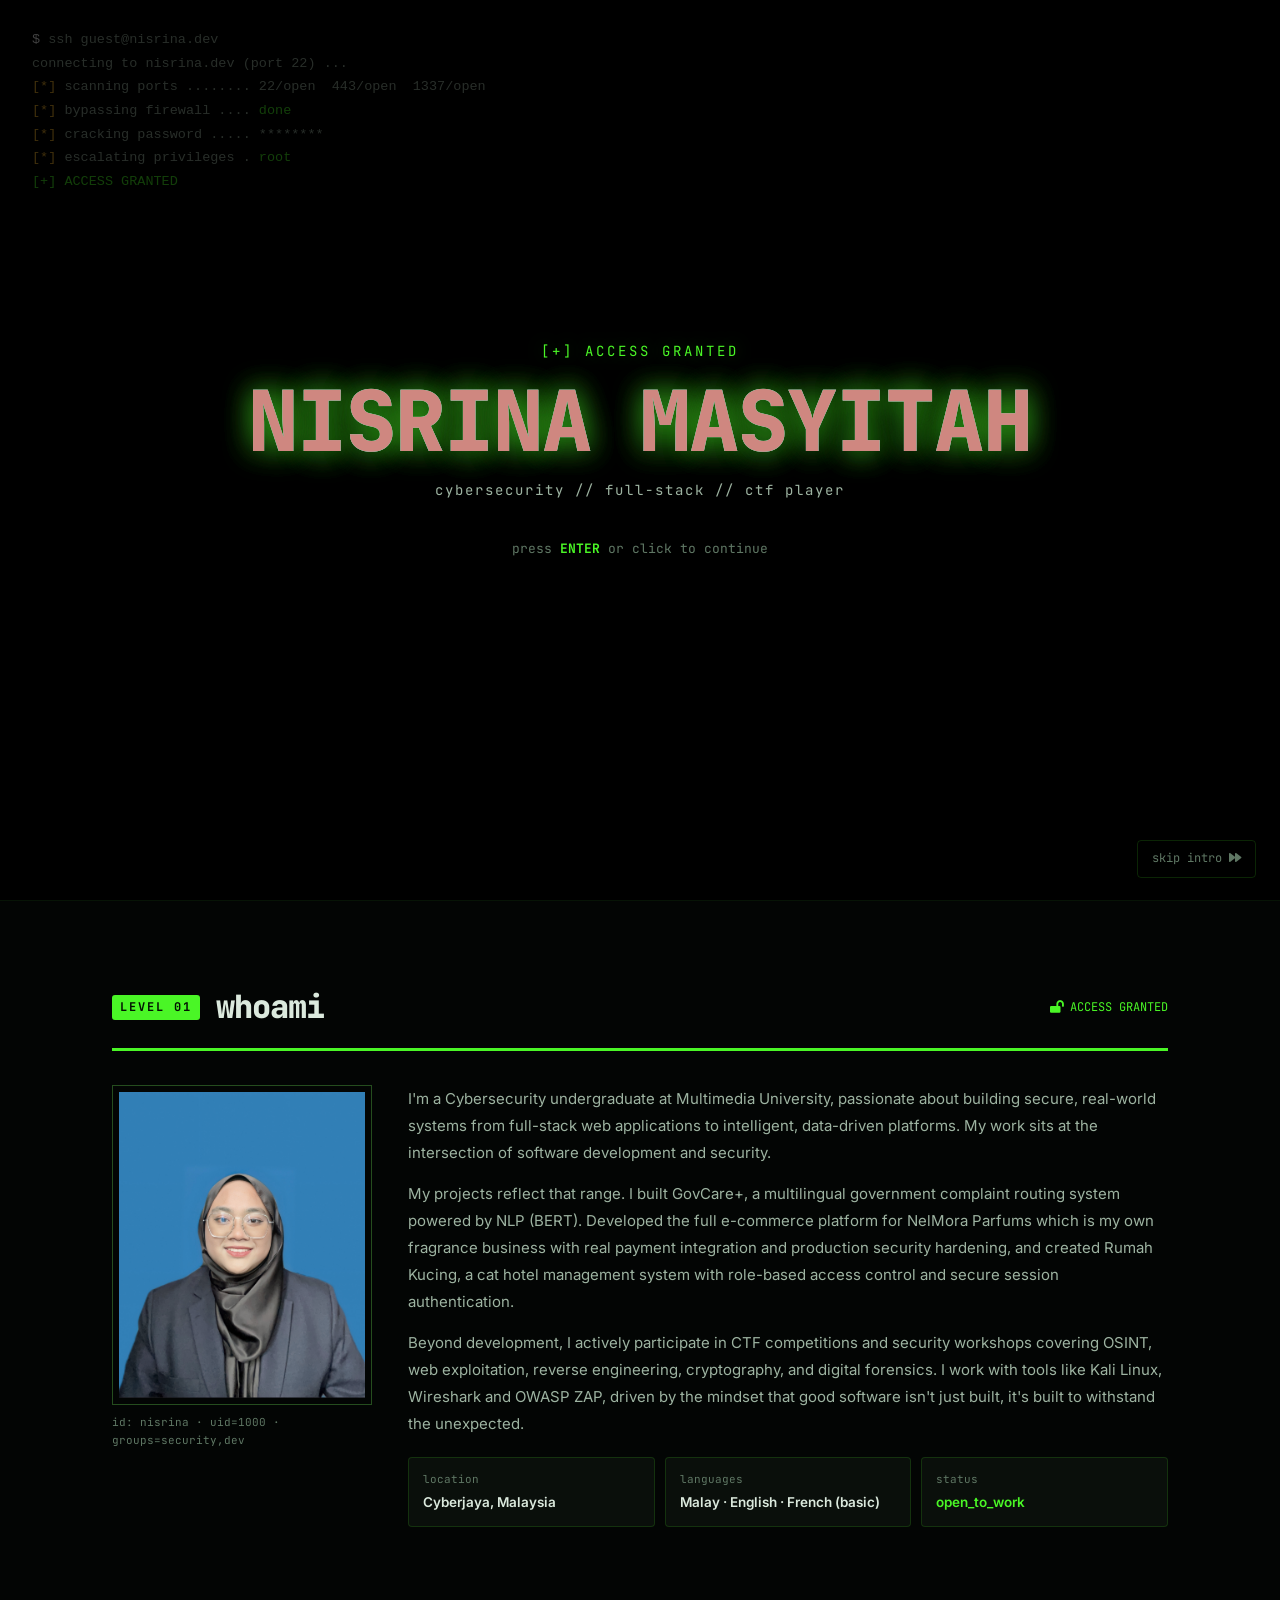
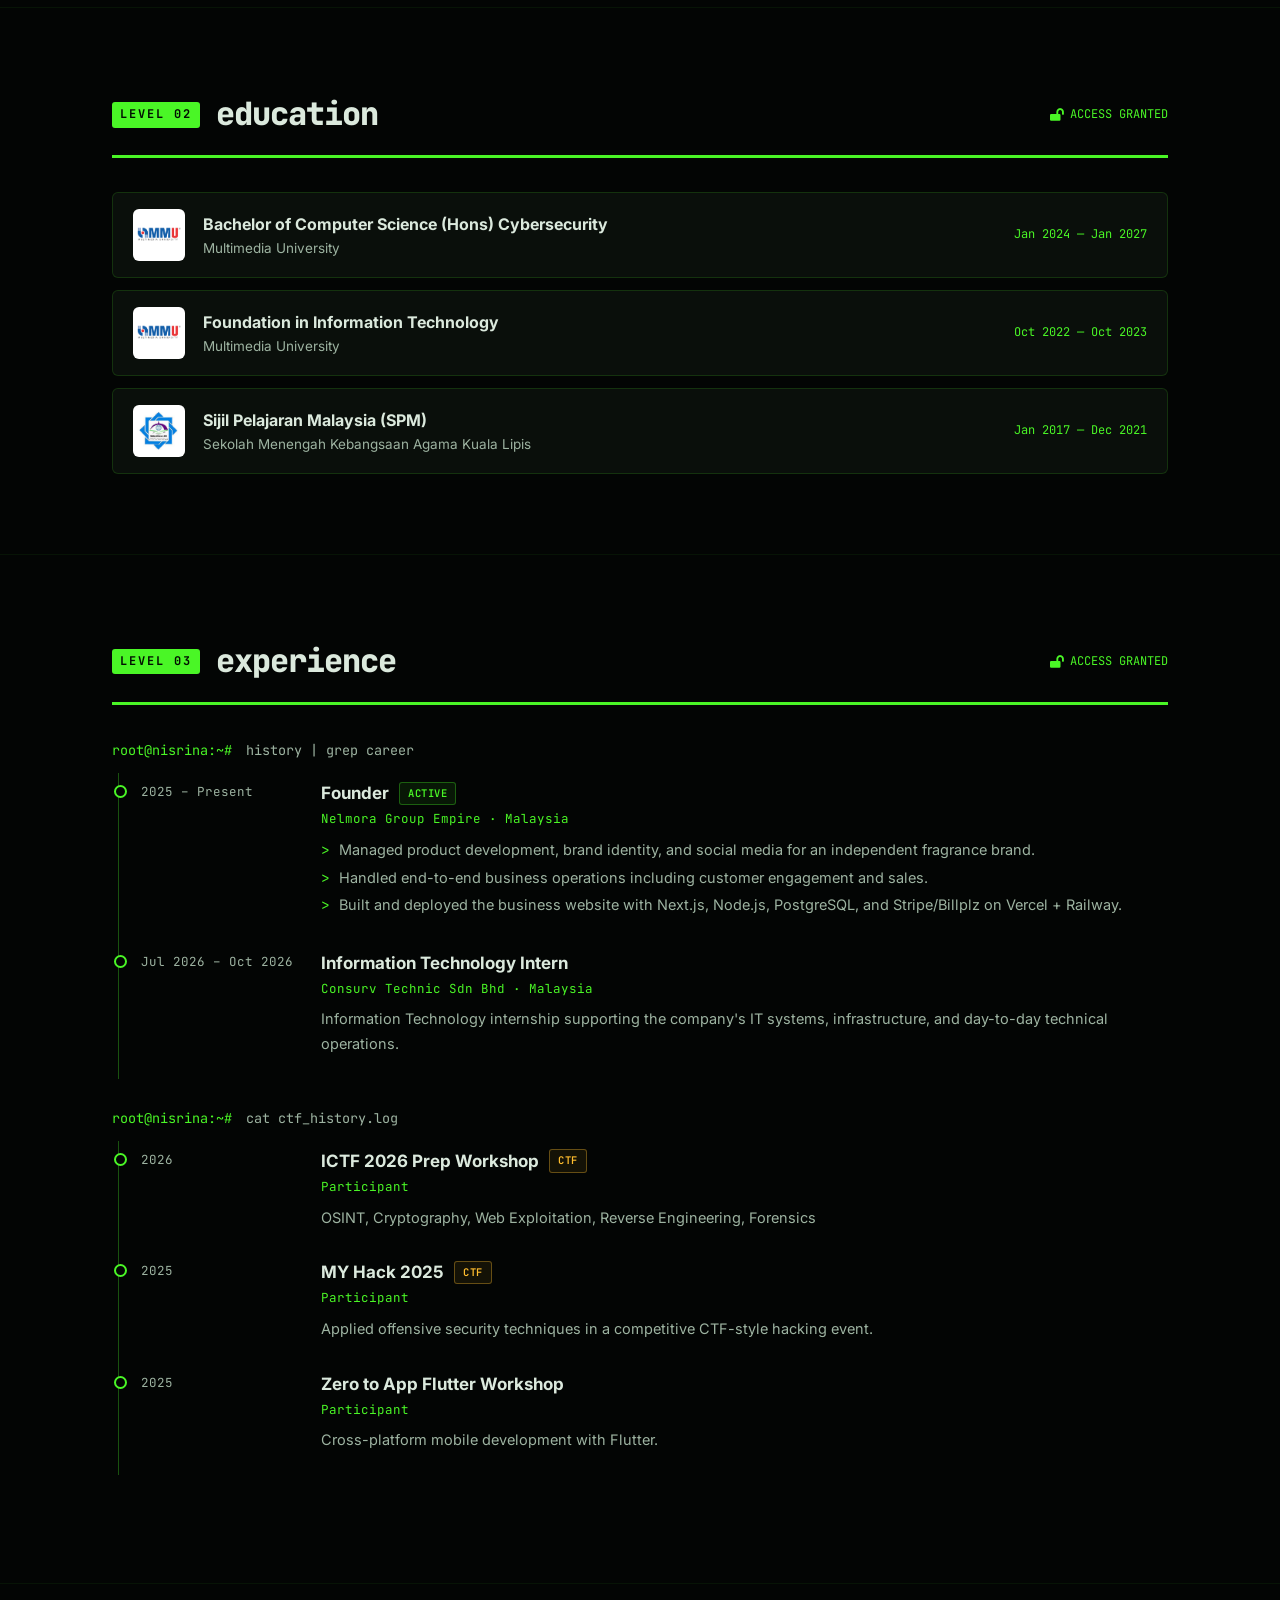
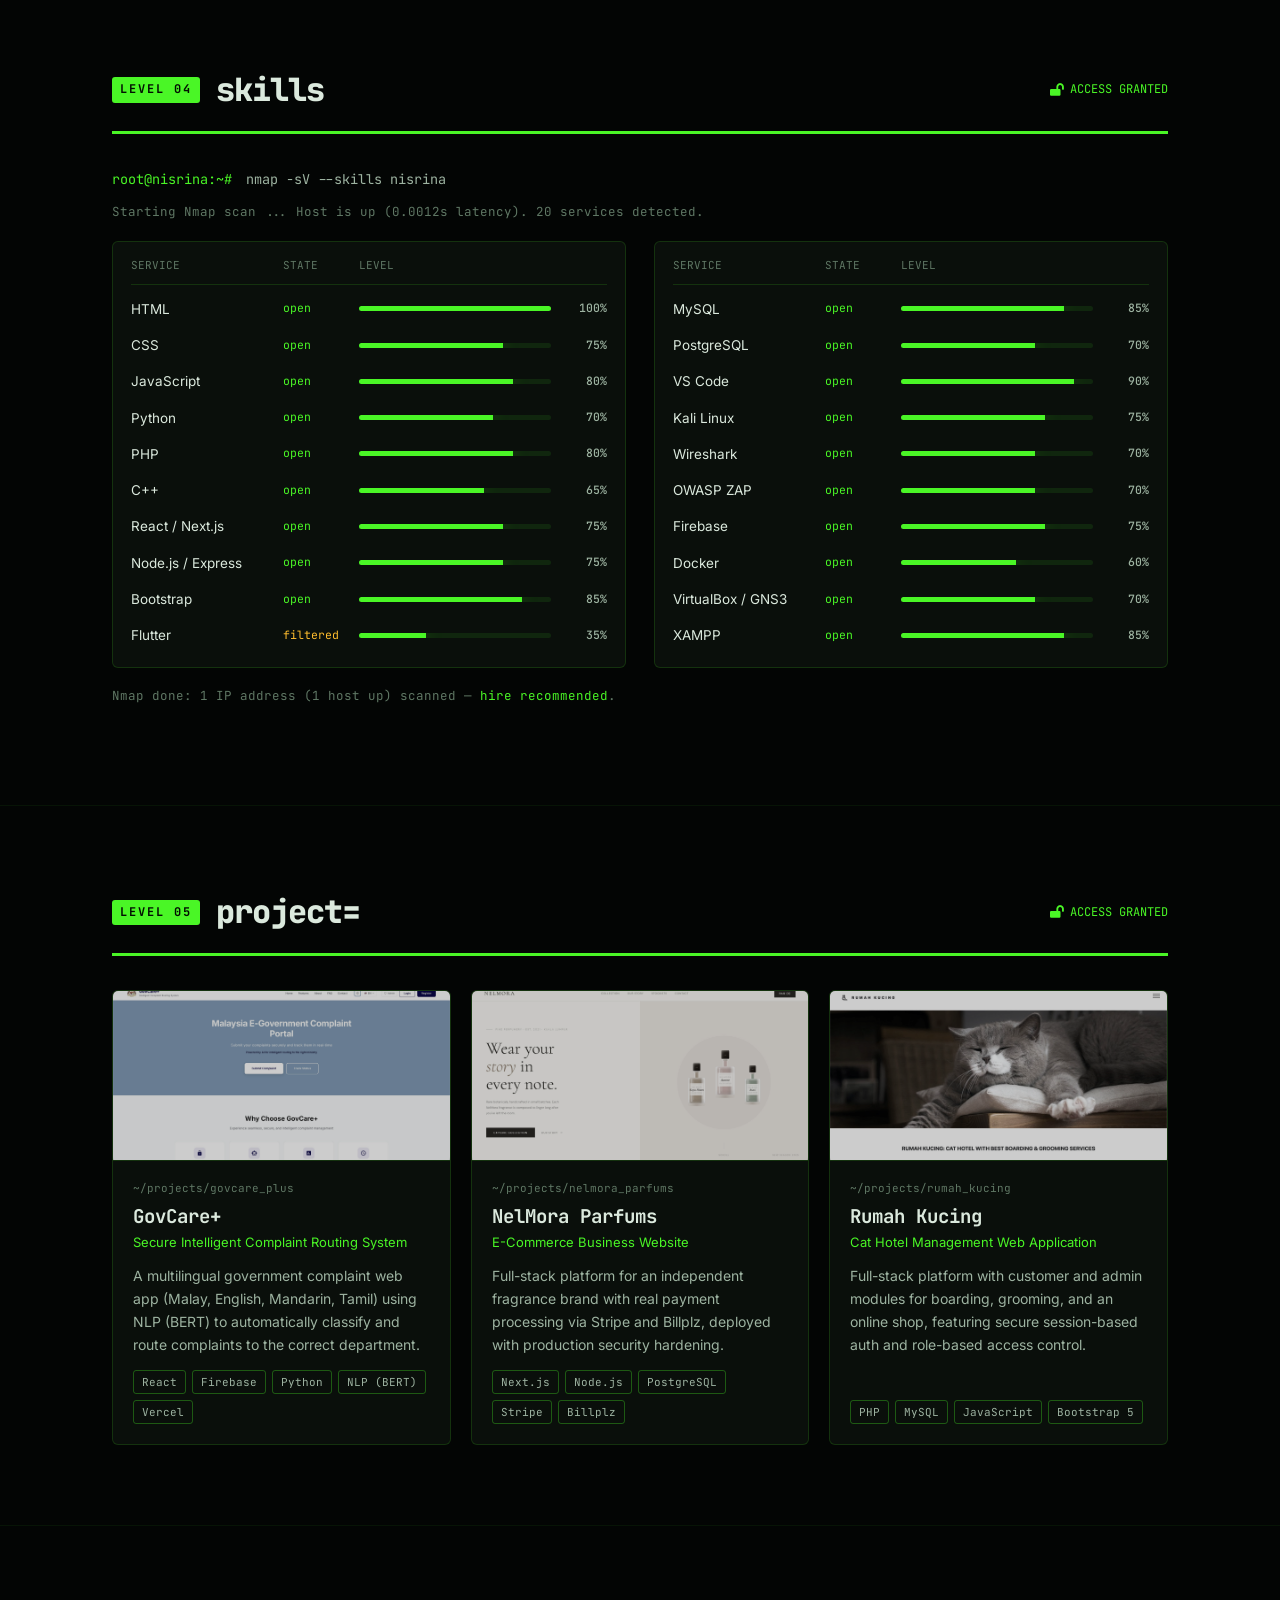
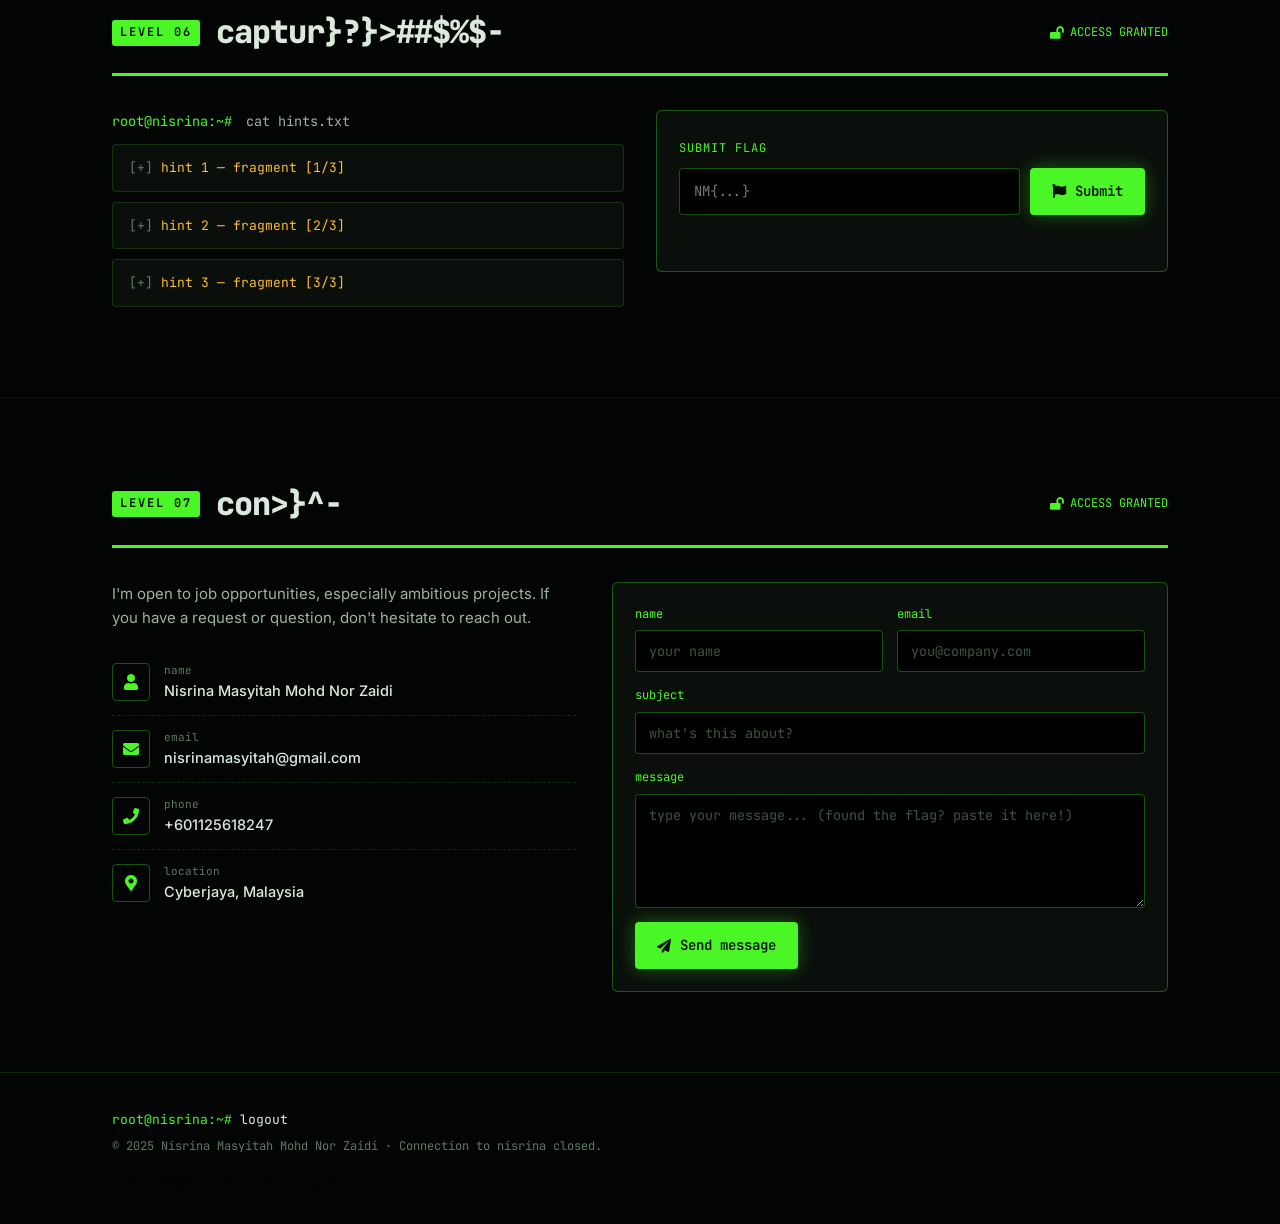
==== ctf.html @ f1f684bd "Add CTF hacker challenge design" ====
<!DOCTYPE html>
<html lang="en">
<head>
    <meta charset="UTF-8">
    <meta name="viewport" content="width=device-width, initial-scale=1.0">
    <title>Nisrina Masyitah — Capture the Flag</title>
    <meta name="description" content="Nisrina Masyitah — Cybersecurity & Full-Stack Developer. Find the hidden flag.">
    <link rel="stylesheet" href="https://cdnjs.cloudflare.com/ajax/libs/font-awesome/5.15.3/css/all.min.css"/>
    <link rel="stylesheet" href="ctf.css">
    <link rel="icon" href="image/N.ico">
</head>
<body>

<!--
    ┌──────────────────────────────────────────┐
    │  nice, you checked the source.           │
    │  flag fragment [1/3]:  NM{s3cur3_        │
    └──────────────────────────────────────────┘
-->

<!-- ─── breach intro ─────────────────────────── -->
<div id="intro" aria-hidden="true">
    <pre id="intro-log"></pre>
    <div id="intro-title">
        <p class="it-small">[+] ACCESS GRANTED</p>
        <h1 class="glitch" data-text="NISRINA MASYITAH">NISRINA MASYITAH</h1>
        <p class="it-sub">cybersecurity // full-stack // ctf player</p>
        <p class="it-enter">press <b>ENTER</b> or click to continue</p>
    </div>
    <button class="skip" id="skip">skip intro <i class="fas fa-forward"></i></button>
</div>

<div class="scanlines" aria-hidden="true"></div>

<!-- ─── header ───────────────────────────────── -->
<header class="hdr">
    <div class="wrap hdr-in">
        <a href="#top" class="logo">root@nisrina<span>:~#</span><i class="cur">_</i></a>
        <nav class="nav" id="nav">
            <a href="#about">About</a>
            <a href="#experience">Experience</a>
            <a href="#skills">Skills</a>
            <a href="#projects">Projects</a>
            <a href="#flag">CTF</a>
            <a href="#contact">Contact</a>
        </nav>
        <div class="hdr-right">
            <span class="flag-count" id="flag-count"><i class="fas fa-flag"></i> 0/1</span>
            <button class="burger" id="burger" aria-label="Menu"><i class="fas fa-bars"></i></button>
        </div>
    </div>
    <div class="progress"><i id="progress"></i></div>
</header>

<main id="top">

<!-- ─── hero ─────────────────────────────────── -->
<section class="hero">
    <canvas id="rain" aria-hidden="true"></canvas>
    <div class="wrap hero-grid">
        <div>
            <p class="prompt"><span>root@nisrina:~#</span> cat welcome.txt</p>
            <h1 class="hero-name"><span class="glitch" data-text="Nisrina Masyitah">Nisrina Masyitah</span><span class="g">Mohd Nor Zaidi</span></h1>
            <p class="hero-role">&gt; <span id="role"></span><i class="cur">█</i></p>
            <p class="hero-lead">Cybersecurity undergraduate at Multimedia University. I build secure full-stack apps and break things in CTFs.</p>
            <div class="btns">
                <a href="#contact" class="btn btn-p"><i class="fas fa-paper-plane"></i> Hire me</a>
                <a href="cvNM.pdf" target="_blank" class="btn btn-g"><i class="fas fa-download"></i> Download CV</a>
            </div>
            <div class="socials">
                <a href="https://github.com/nisrinamasyitah" target="_blank" aria-label="GitHub"><i class="fab fa-github"></i></a>
                <a href="https://www.linkedin.com/in/nisrina-masyitah-bbb125269" target="_blank" aria-label="LinkedIn"><i class="fab fa-linkedin-in"></i></a>
                <a href="https://www.instagram.com/theonlymeci" target="_blank" aria-label="Instagram"><i class="fab fa-instagram"></i></a>
                <a href="https://mail.google.com/mail/?view=cm&to=nisrinamasyitah@gmail.com" target="_blank" aria-label="Email"><i class="fas fa-envelope"></i></a>
            </div>
        </div>
        <aside class="brief">
            <div class="brief-head"><i class="fas fa-crosshairs"></i> MISSION BRIEF</div>
            <div class="brief-body">
                <p>A flag in the format <code>NM{...}</code> is hidden on this page, split into <b>3 fragments</b>.</p>
                <p>Scroll to unlock each level, collect the fragments, then submit the full flag at <a href="#flag">Level 06</a>.</p>
                <p class="brief-diff">difficulty: <span>★★☆☆☆</span> &nbsp;·&nbsp; reward: bragging rights</p>
            </div>
        </aside>
    </div>
    <a href="#about" class="scroll-hint">scroll to begin <i class="fas fa-chevron-down"></i></a>
</section>

<!-- ─── level 01: about ──────────────────────── -->
<section class="level" id="about">
    <div class="wrap">
        <div class="lvl-head">
            <span class="lvl-no">LEVEL 01</span>
            <h2 data-decrypt>whoami</h2>
            <span class="lvl-state"><i class="fas fa-lock"></i> <em>LOCKED</em></span>
        </div>
        <div class="lvl-bar"><i></i></div>
        <div class="lvl-body about">
            <div class="ab-photo">
                <img src="image/m.JPG" alt="Nisrina Masyitah">
                <span class="tagline">id: nisrina · uid=1000 · groups=security,dev</span>
            </div>
            <div class="ab-text">
                <p>I'm a Cybersecurity undergraduate at Multimedia University, passionate about building secure, real-world systems from full-stack web applications to intelligent, data-driven platforms. My work sits at the intersection of software development and security.</p>
                <p>My projects reflect that range. I built GovCare+, a multilingual government complaint routing system powered by NLP (BERT). Developed the full e-commerce platform for NelMora Parfums which is my own fragrance business with real payment integration and production security hardening, and created Rumah Kucing, a cat hotel management system with role-based access control and secure session authentication.</p>
                <p>Beyond development, I actively participate in CTF competitions and security workshops covering OSINT, web exploitation, reverse engineering, cryptography, and digital forensics. I work with tools like Kali Linux, Wireshark and OWASP ZAP, driven by the mindset that good software isn't just built, it's built to withstand the unexpected.</p>
                <div class="facts">
                    <div><span>location</span><b>Cyberjaya, Malaysia</b></div>
                    <div><span>languages</span><b>Malay · English · French (basic)</b></div>
                    <div><span>status</span><b class="g">open_to_work</b></div>
                </div>
            </div>
        </div>
    </div>
</section>

<!-- ─── level 02: education ──────────────────── -->
<section class="level" id="education">
    <div class="wrap">
        <div class="lvl-head">
            <span class="lvl-no">LEVEL 02</span>
            <h2 data-decrypt>education</h2>
            <span class="lvl-state"><i class="fas fa-lock"></i> <em>LOCKED</em></span>
        </div>
        <div class="lvl-bar"><i></i></div>
        <div class="lvl-body edu">
            <div class="card">
                <img src="image/mmu.png" alt="">
                <div><h3>Bachelor of Computer Science (Hons) Cybersecurity</h3><p>Multimedia University</p></div>
                <span class="date">Jan 2024 — Jan 2027</span>
            </div>
            <div class="card">
                <img src="image/mmu.png" alt="">
                <div><h3>Foundation in Information Technology</h3><p>Multimedia University</p></div>
                <span class="date">Oct 2022 — Oct 2023</span>
            </div>
            <div class="card">
                <img src="image/semekal.jpeg" alt="">
                <div><h3>Sijil Pelajaran Malaysia (SPM)</h3><p>Sekolah Menengah Kebangsaan Agama Kuala Lipis</p></div>
                <span class="date">Jan 2017 — Dec 2021</span>
            </div>
        </div>
    </div>
</section>

<!-- ─── level 03: experience ─────────────────── -->
<section class="level" id="experience">
    <div class="wrap">
        <div class="lvl-head">
            <span class="lvl-no">LEVEL 03</span>
            <h2 data-decrypt>experience</h2>
            <span class="lvl-state"><i class="fas fa-lock"></i> <em>LOCKED</em></span>
        </div>
        <div class="lvl-bar"><i></i></div>
        <div class="lvl-body">
            <p class="cmd"><span>root@nisrina:~#</span> history | grep career</p>
            <div class="xp">
                <div class="xp-row">
                    <span class="xp-date">2025 – Present</span>
                    <div>
                        <h3>Founder <span class="pill g">active</span></h3>
                        <p class="xp-org">Nelmora Group Empire · Malaysia</p>
                        <ul>
                            <li>Managed product development, brand identity, and social media for an independent fragrance brand.</li>
                            <li>Handled end-to-end business operations including customer engagement and sales.</li>
                            <li>Built and deployed the business website with Next.js, Node.js, PostgreSQL, and Stripe/Billplz on Vercel + Railway.</li>
                        </ul>
                    </div>
                </div>
                <div class="xp-row">
                    <span class="xp-date">Jul 2026 – Oct 2026</span>
                    <div>
                        <h3>Information Technology Intern</h3>
                        <p class="xp-org">Consurv Technic Sdn Bhd · Malaysia</p>
                        <p>Information Technology internship supporting the company's IT systems, infrastructure, and day-to-day technical operations.</p>
                    </div>
                </div>
            </div>
            <p class="cmd"><span>root@nisrina:~#</span> cat ctf_history.log</p>
            <div class="xp">
                <div class="xp-row">
                    <span class="xp-date">2026</span>
                    <div><h3>ICTF 2026 Prep Workshop <span class="pill y">ctf</span></h3><p class="xp-org">Participant</p><p>OSINT, Cryptography, Web Exploitation, Reverse Engineering, Forensics</p></div>
                </div>
                <div class="xp-row">
                    <span class="xp-date">2025</span>
                    <div><h3>MY Hack 2025 <span class="pill y">ctf</span></h3><p class="xp-org">Participant</p><p>Applied offensive security techniques in a competitive CTF-style hacking event.</p></div>
                </div>
                <div class="xp-row">
                    <span class="xp-date">2025</span>
                    <div><h3>Zero to App Flutter Workshop</h3><p class="xp-org">Participant</p><p>Cross-platform mobile development with Flutter.</p></div>
                </div>
            </div>
        </div>
    </div>
</section>

<!-- ─── level 04: skills (nmap style) ────────── -->
<section class="level" id="skills">
    <div class="wrap">
        <div class="lvl-head">
            <span class="lvl-no">LEVEL 04</span>
            <h2 data-decrypt>skills</h2>
            <span class="lvl-state"><i class="fas fa-lock"></i> <em>LOCKED</em></span>
        </div>
        <div class="lvl-bar"><i></i></div>
        <div class="lvl-body">
            <p class="cmd"><span>root@nisrina:~#</span> nmap -sV --skills nisrina</p>
            <p class="nmap-note">Starting Nmap scan ... Host is up (0.0012s latency). 20 services detected.</p>
            <div class="scan">
                <div class="scan-col">
                    <div class="scan-head"><span>SERVICE</span><span>STATE</span><span>LEVEL</span></div>
                    <div class="sk" data-v="100"><span>HTML</span><em>open</em><i><s></s></i><b>100%</b></div>
                    <div class="sk" data-v="75"><span>CSS</span><em>open</em><i><s></s></i><b>75%</b></div>
                    <div class="sk" data-v="80"><span>JavaScript</span><em>open</em><i><s></s></i><b>80%</b></div>
                    <div class="sk" data-v="70"><span>Python</span><em>open</em><i><s></s></i><b>70%</b></div>
                    <div class="sk" data-v="80"><span>PHP</span><em>open</em><i><s></s></i><b>80%</b></div>
                    <div class="sk" data-v="65"><span>C++</span><em>open</em><i><s></s></i><b>65%</b></div>
                    <div class="sk" data-v="75"><span>React / Next.js</span><em>open</em><i><s></s></i><b>75%</b></div>
                    <div class="sk" data-v="75"><span>Node.js / Express</span><em>open</em><i><s></s></i><b>75%</b></div>
                    <div class="sk" data-v="85"><span>Bootstrap</span><em>open</em><i><s></s></i><b>85%</b></div>
                    <div class="sk" data-v="35"><span>Flutter</span><em class="f">filtered</em><i><s></s></i><b>35%</b></div>
                </div>
                <div class="scan-col">
                    <div class="scan-head"><span>SERVICE</span><span>STATE</span><span>LEVEL</span></div>
                    <div class="sk" data-v="85"><span>MySQL</span><em>open</em><i><s></s></i><b>85%</b></div>
                    <div class="sk" data-v="70"><span>PostgreSQL</span><em>open</em><i><s></s></i><b>70%</b></div>
                    <div class="sk" data-v="90"><span>VS Code</span><em>open</em><i><s></s></i><b>90%</b></div>
                    <div class="sk" data-v="75"><span>Kali Linux</span><em>open</em><i><s></s></i><b>75%</b></div>
                    <div class="sk" data-v="70"><span>Wireshark</span><em>open</em><i><s></s></i><b>70%</b></div>
                    <div class="sk" data-v="70"><span>OWASP ZAP</span><em>open</em><i><s></s></i><b>70%</b></div>
                    <div class="sk" data-v="75"><span>Firebase</span><em>open</em><i><s></s></i><b>75%</b></div>
                    <div class="sk" data-v="60"><span>Docker</span><em>open</em><i><s></s></i><b>60%</b></div>
                    <div class="sk" data-v="70"><span>VirtualBox / GNS3</span><em>open</em><i><s></s></i><b>70%</b></div>
                    <div class="sk" data-v="85"><span>XAMPP</span><em>open</em><i><s></s></i><b>85%</b></div>
                </div>
            </div>
            <p class="nmap-note">Nmap done: 1 IP address (1 host up) scanned — <span class="g">hire recommended</span>.</p>
        </div>
    </div>
</section>

<!-- ─── level 05: projects ───────────────────── -->
<section class="level" id="projects">
    <div class="wrap">
        <div class="lvl-head">
            <span class="lvl-no">LEVEL 05</span>
            <h2 data-decrypt>projects</h2>
            <span class="lvl-state"><i class="fas fa-lock"></i> <em>LOCKED</em></span>
        </div>
        <div class="lvl-bar"><i></i></div>
        <div class="lvl-body projects">
            <article class="proj">
                <div class="pj-img"><img src="image/govcarepluss.jpg" alt="GovCare+ screenshot"></div>
                <div class="pj-body">
                    <p class="pj-path">~/projects/govcare_plus</p>
                    <h3>GovCare+</h3>
                    <p class="pj-sub">Secure Intelligent Complaint Routing System</p>
                    <p>A multilingual government complaint web app (Malay, English, Mandarin, Tamil) using NLP (BERT) to automatically classify and route complaints to the correct department.</p>
                    <div class="tags"><span>React</span><span>Firebase</span><span>Python</span><span>NLP (BERT)</span><span>Vercel</span></div>
                </div>
            </article>
            <article class="proj">
                <div class="pj-img"><img src="image/nelmoraparfum.jpg" alt="NelMora Parfums screenshot"></div>
                <div class="pj-body">
                    <p class="pj-path">~/projects/nelmora_parfums</p>
                    <h3>NelMora Parfums</h3>
                    <p class="pj-sub">E-Commerce Business Website</p>
                    <p>Full-stack platform for an independent fragrance brand with real payment processing via Stripe and Billplz, deployed with production security hardening.</p>
                    <div class="tags"><span>Next.js</span><span>Node.js</span><span>PostgreSQL</span><span>Stripe</span><span>Billplz</span></div>
                </div>
            </article>
            <article class="proj">
                <div class="pj-img"><img src="image/rumahkucing.jpg" alt="Rumah Kucing screenshot"></div>
                <div class="pj-body">
                    <p class="pj-path">~/projects/rumah_kucing</p>
                    <h3>Rumah Kucing</h3>
                    <p class="pj-sub">Cat Hotel Management Web Application</p>
                    <p>Full-stack platform with customer and admin modules for boarding, grooming, and an online shop, featuring secure session-based auth and role-based access control.</p>
                    <div class="tags"><span>PHP</span><span>MySQL</span><span>JavaScript</span><span>Bootstrap 5</span></div>
                </div>
            </article>
        </div>
    </div>
</section>

<!-- ─── level 06: capture the flag ───────────── -->
<section class="level" id="flag">
    <div class="wrap">
        <div class="lvl-head">
            <span class="lvl-no">LEVEL 06</span>
            <h2 data-decrypt>capture_the_flag</h2>
            <span class="lvl-state"><i class="fas fa-lock"></i> <em>LOCKED</em></span>
        </div>
        <div class="lvl-bar"><i></i></div>
        <div class="lvl-body ctf">
            <div class="hints">
                <p class="cmd"><span>root@nisrina:~#</span> cat hints.txt</p>
                <details><summary>hint 1 — fragment [1/3]</summary><p>Developers leave notes where users don't look. Try <b>View Page Source</b> (Ctrl/Cmd + U).</p></details>
                <details><summary>hint 2 — fragment [2/3]</summary><p>Some messages are only for those who open the <b>browser console</b> (F12 → Console).</p></details>
                <details><summary>hint 3 — fragment [3/3]</summary><p>Not everything dark is empty. <b>Highlight</b> the blank line at the very bottom of this page.</p></details>
            </div>
            <form class="submit" id="flag-form" autocomplete="off">
                <label for="flag-in">submit flag</label>
                <div class="submit-row">
                    <input id="flag-in" type="text" placeholder="NM{...}" spellcheck="false">
                    <button type="submit" class="btn btn-p"><i class="fas fa-flag"></i> Submit</button>
                </div>
                <p class="result" id="flag-result" role="status"></p>
            </form>
        </div>
    </div>
</section>

<!-- ─── level 07: contact ────────────────────── -->
<section class="level" id="contact">
    <div class="wrap">
        <div class="lvl-head">
            <span class="lvl-no">LEVEL 07</span>
            <h2 data-decrypt>contact</h2>
            <span class="lvl-state"><i class="fas fa-lock"></i> <em>LOCKED</em></span>
        </div>
        <div class="lvl-bar"><i></i></div>
        <div class="lvl-body contact">
            <div>
                <p class="ct-intro">I'm open to job opportunities, especially ambitious projects. If you have a request or question, don't hesitate to reach out.</p>
                <ul class="ct-list">
                    <li><i class="fas fa-user"></i><div><span>name</span><b>Nisrina Masyitah Mohd Nor Zaidi</b></div></li>
                    <li><i class="fas fa-envelope"></i><div><span>email</span><a href="https://mail.google.com/mail/?view=cm&to=nisrinamasyitah@gmail.com" target="_blank">nisrinamasyitah@gmail.com</a></div></li>
                    <li><i class="fas fa-phone"></i><div><span>phone</span><b>+601125618247</b></div></li>
                    <li><i class="fas fa-map-marker-alt"></i><div><span>location</span><b>Cyberjaya, Malaysia</b></div></li>
                </ul>
            </div>
            <form class="form" action="https://formsubmit.co/nisrinamasyitah@gmail.com" method="POST">
                <input type="hidden" name="_subject" value="New message from Portfolio">
                <input type="hidden" name="_captcha" value="false">
                <input type="hidden" name="_template" value="table">
                <input type="hidden" name="_next" value="https://portfolionisrinamasyitah.netlify.app">
                <input type="text" name="_honey" style="display:none">
                <div class="row2">
                    <label>name<input type="text" name="name" placeholder="your name" required></label>
                    <label>email<input type="email" name="email" placeholder="you@company.com" required></label>
                </div>
                <label>subject<input type="text" name="subject" placeholder="what's this about?" required></label>
                <label>message<textarea name="message" rows="5" placeholder="type your message... (found the flag? paste it here!)" required></textarea></label>
                <button type="submit" class="btn btn-p"><i class="fas fa-paper-plane"></i> Send message</button>
            </form>
        </div>
    </div>
</section>

</main>

<footer class="ftr">
    <div class="wrap">
        <p class="ftr-line"><span class="g">root@nisrina:~#</span> logout</p>
        <p class="ftr-copy">&copy; 2025 Nisrina Masyitah Mohd Nor Zaidi · Connection to nisrina closed.</p>
        <p class="secret" title="">flag fragment [3/3]: _w1th_l0v3}</p>
    </div>
</footer>

<script src="ctf.js"></script>
</body>
</html>
---- ctf.css ----
@import url('https://fonts.googleapis.com/css2?family=JetBrains+Mono:wght@400;500;600;700;800&family=Inter:wght@400;500;600;700&display=swap');

:root {
    --bg:     #030504;
    --bg-2:   #070a08;
    --card:   #0a0f0b;
    --line:   rgba(74,246,38,.15);
    --line-2: rgba(74,246,38,.32);
    --text:   #dbe9dd;
    --text-2: #9db3a1;
    --muted:  #5f7764;
    --g:      #4af626;
    --y:      #ffbd2e;
    --r:      #ff5f56;
    --glow:   0 0 18px rgba(74,246,38,.35);
    --mono: 'JetBrains Mono', ui-monospace, Menlo, monospace;
    --sans: 'Inter', system-ui, sans-serif;
}

* { margin: 0; padding: 0; box-sizing: border-box; }
html { scroll-behavior: smooth; scroll-padding-top: 80px; }
body { background: var(--bg); color: var(--text); font-family: var(--sans); line-height: 1.65; -webkit-font-smoothing: antialiased; overflow-x: hidden; }
body.lock { overflow: hidden; }
a { color: inherit; text-decoration: none; }
button { font: inherit; color: inherit; background: none; border: 0; cursor: pointer; }
img { display: block; max-width: 100%; }
::selection { background: var(--g); color: #000; }
::-webkit-scrollbar { width: 6px; }
::-webkit-scrollbar-thumb { background: var(--g); }
.g { color: var(--g); }
.wrap { max-width: 1120px; margin: 0 auto; padding: 0 32px; }
.cur { font-style: normal; color: var(--g); animation: blink 1s steps(1) infinite; }
@keyframes blink { 50% { opacity: 0; } }

.scanlines { position: fixed; inset: 0; z-index: 500; pointer-events: none; background: repeating-linear-gradient(to bottom, rgba(255,255,255,.02) 0 1px, transparent 1px 3px); }

/* ─── intro ──────────────────────────────────── */
#intro {
    position: fixed; inset: 0; z-index: 1000; background: #000;
    font-family: var(--mono); color: var(--g);
    display: flex; align-items: center; justify-content: center;
    transition: opacity .6s, visibility .6s;
}
#intro.gone { opacity: 0; visibility: hidden; }
#intro-log {
    position: absolute; left: 32px; top: 28px; right: 32px;
    font-size: 13.5px; line-height: 1.75; white-space: pre-wrap; color: var(--text-2);
}
#intro-log .g { color: var(--g); } #intro-log .y { color: var(--y); } #intro-log .r { color: var(--r); } #intro-log .w { color: #fff; }
#intro-title { text-align: center; opacity: 0; transform: scale(.96); transition: opacity .4s, transform .4s; padding: 0 16px; }
#intro-title.on { opacity: 1; transform: none; }
.it-small { font-size: 14px; letter-spacing: 3px; margin-bottom: 14px; text-shadow: var(--glow); }
#intro-title h1 { font-size: clamp(34px, 7vw, 84px); font-weight: 800; color: #fff; letter-spacing: -1px; line-height: 1.05; text-shadow: 0 0 30px rgba(74,246,38,.4); }
.it-sub { color: var(--text-2); margin-top: 14px; font-size: 14px; letter-spacing: 2px; }
.it-enter { margin-top: 36px; font-size: 13px; color: var(--muted); animation: blink 1.4s steps(1) infinite; }
.it-enter b { color: var(--g); }
.skip {
    position: absolute; right: 24px; bottom: 22px;
    font-family: var(--mono); font-size: 12px; color: var(--muted);
    border: 1px solid var(--line); padding: 8px 14px; border-radius: 4px;
}
.skip:hover { color: var(--g); border-color: var(--g); }

/* glitch */
.glitch { position: relative; display: inline-block; }
.glitch::before, .glitch::after { content: attr(data-text); position: absolute; inset: 0; opacity: 0; pointer-events: none; }
.glitch::before { color: #0ff; } .glitch::after { color: var(--r); }
.glitch.run::before, .glitch:hover::before { opacity: .75; animation: ga .35s steps(2) infinite; }
.glitch.run::after,  .glitch:hover::after  { opacity: .75; animation: gb .35s steps(2) infinite; }
@keyframes ga { 0% { clip-path: inset(10% 0 60% 0); transform: translate(-3px,-1px); } 50% { clip-path: inset(55% 0 15% 0); transform: translate(3px,1px); } 100% { clip-path: inset(30% 0 40% 0); transform: translate(-2px,0); } }
@keyframes gb { 0% { clip-path: inset(65% 0 5% 0); transform: translate(3px,1px); } 50% { clip-path: inset(5% 0 70% 0); transform: translate(-3px,-1px); } 100% { clip-path: inset(40% 0 30% 0); transform: translate(2px,0); } }

/* ─── header ─────────────────────────────────── */
.hdr { position: fixed; top: 0; left: 0; right: 0; z-index: 100; background: rgba(3,5,4,.88); backdrop-filter: blur(12px); -webkit-backdrop-filter: blur(12px); border-bottom: 1px solid var(--line); }
.hdr-in { display: flex; align-items: center; justify-content: space-between; height: 60px; gap: 16px; }
.logo { font-family: var(--mono); font-weight: 700; color: var(--g); font-size: 16px; white-space: nowrap; }
.logo span { color: var(--text-2); }
.nav { display: flex; gap: 4px; }
.nav a { font-size: 14px; font-weight: 500; color: var(--text-2); padding: 8px 12px; border-radius: 4px; transition: color .2s, background .2s; }
.nav a:hover { color: var(--g); background: rgba(74,246,38,.07); }
.hdr-right { display: flex; align-items: center; gap: 12px; }
.flag-count { font-family: var(--mono); font-size: 12px; color: var(--y); border: 1px solid rgba(255,189,46,.35); padding: 5px 10px; border-radius: 4px; white-space: nowrap; }
.flag-count.won { color: var(--g); border-color: var(--g); box-shadow: var(--glow); }
.burger { display: none; font-size: 20px; color: var(--g); }
.progress { height: 2px; background: transparent; }
.progress i { display: block; height: 100%; width: 0; background: var(--g); box-shadow: var(--glow); }

/* ─── buttons ────────────────────────────────── */
.btn { display: inline-flex; align-items: center; gap: 9px; padding: 12px 22px; border-radius: 4px; font-family: var(--mono); font-size: 14px; font-weight: 600; transition: all .2s; }
.btn-p { background: var(--g); color: #021002; box-shadow: var(--glow); }
.btn-p:hover { background: transparent; color: var(--g); box-shadow: inset 0 0 0 1px var(--g), 0 0 26px rgba(74,246,38,.4); }
.btn-g { border: 1px solid var(--line-2); color: var(--text); }
.btn-g:hover { border-color: var(--g); color: var(--g); }
.socials { display: flex; gap: 8px; }
.socials a { width: 38px; height: 38px; display: flex; align-items: center; justify-content: center; border: 1px solid var(--line-2); border-radius: 4px; color: var(--text-2); transition: all .2s; }
.socials a:hover { color: var(--g); border-color: var(--g); box-shadow: var(--glow); }

/* ─── hero ───────────────────────────────────── */
.hero { min-height: 100vh; display: flex; align-items: center; position: relative; padding: 100px 0 80px; overflow: hidden; }
#rain { position: absolute; inset: 0; width: 100%; height: 100%; opacity: .14; pointer-events: none; }
.hero-grid { display: grid; grid-template-columns: minmax(0, 1.35fr) minmax(0, 1fr); gap: 50px; align-items: center; position: relative; z-index: 1; }
.prompt, .cmd { font-family: var(--mono); font-size: 13.5px; color: var(--text-2); margin-bottom: 12px; }
.prompt span, .cmd span { color: var(--g); margin-right: 6px; }
.hero-name { font-family: var(--mono); font-size: 54px; font-weight: 800; line-height: 1.08; letter-spacing: -2px; margin-bottom: 18px; }
.hero-name > span { display: block; }
.hero-name .g { text-shadow: 0 0 26px rgba(74,246,38,.35); }
.hero-role { font-family: var(--mono); font-size: 18px; color: var(--g); margin-bottom: 14px; min-height: 28px; }
.hero-lead { color: var(--text-2); font-size: 16px; max-width: 520px; margin-bottom: 26px; }
.btns { display: flex; flex-wrap: wrap; gap: 12px; margin-bottom: 22px; }
.brief { border: 1px solid var(--line-2); background: rgba(10,15,11,.9); border-radius: 6px; overflow: hidden; box-shadow: 0 0 40px rgba(74,246,38,.06); }
.brief-head { font-family: var(--mono); font-size: 12px; letter-spacing: 2px; padding: 12px 18px; background: rgba(74,246,38,.08); border-bottom: 1px solid var(--line-2); color: var(--g); }
.brief-head i { margin-right: 6px; }
.brief-body { padding: 18px 20px; font-size: 14.5px; color: var(--text-2); }
.brief-body p { margin-bottom: 10px; }
.brief-body code { font-family: var(--mono); color: var(--g); background: rgba(74,246,38,.08); padding: 1px 6px; border-radius: 3px; }
.brief-body b { color: var(--text); }
.brief-body a { color: var(--g); text-decoration: underline; }
.brief-diff { font-family: var(--mono); font-size: 12px; color: var(--muted); margin: 6px 0 0 !important; }
.brief-diff span { color: var(--y); }
.scroll-hint { position: absolute; bottom: 24px; left: 50%; transform: translateX(-50%); font-family: var(--mono); font-size: 12px; color: var(--muted); display: flex; flex-direction: column; align-items: center; gap: 4px; z-index: 1; }
.scroll-hint i { color: var(--g); animation: bob 1.6s ease-in-out infinite; }
@keyframes bob { 50% { transform: translateY(5px); } }

/* ─── levels ─────────────────────────────────── */
.level { padding: 80px 0; border-top: 1px solid rgba(74,246,38,.06); }
.lvl-head { display: flex; align-items: center; gap: 16px; flex-wrap: wrap; }
.lvl-no { font-family: var(--mono); font-size: 12px; letter-spacing: 2px; color: #021002; background: var(--g); padding: 3px 8px; border-radius: 3px; font-weight: 700; }
.lvl-head h2 { font-family: var(--mono); font-size: 32px; font-weight: 800; letter-spacing: -1px; flex: 1; min-width: 0; }
.lvl-state { font-family: var(--mono); font-size: 12px; color: var(--r); display: inline-flex; align-items: center; gap: 6px; }
.lvl-state em { font-style: normal; }
.level.open .lvl-state { color: var(--g); }
.lvl-bar { height: 3px; background: rgba(74,246,38,.08); margin: 14px 0 34px; overflow: hidden; }
.lvl-bar i { display: block; height: 100%; width: 0; background: var(--g); box-shadow: var(--glow); transition: width .9s ease; }
.level.open .lvl-bar i { width: 100%; }
.lvl-body { opacity: 0; transform: translateY(16px); filter: blur(4px); transition: opacity .6s .5s, transform .6s .5s, filter .6s .5s; }
.level.open .lvl-body { opacity: 1; transform: none; filter: none; }

/* about */
.about { display: grid; grid-template-columns: 260px minmax(0, 1fr); gap: 36px; align-items: start; }
.ab-photo img { width: 100%; height: 320px; object-fit: cover; object-position: center 40%; border: 1px solid var(--line-2); padding: 6px; filter: grayscale(.3); transition: filter .3s; }
.ab-photo:hover img { filter: none; }
.tagline { display: block; font-family: var(--mono); font-size: 11px; color: var(--muted); margin-top: 8px; }
.ab-text p { color: var(--text-2); font-size: 15px; line-height: 1.8; margin-bottom: 14px; }
.facts { display: grid; grid-template-columns: repeat(3, 1fr); gap: 10px; margin-top: 20px; }
.facts div { border: 1px solid var(--line); background: var(--card); padding: 12px 14px; border-radius: 4px; }
.facts span { display: block; font-family: var(--mono); font-size: 11px; color: var(--muted); }
.facts b { font-size: 13.5px; font-weight: 600; }

/* education */
.edu { display: flex; flex-direction: column; gap: 12px; }
.card { display: grid; grid-template-columns: 52px minmax(0, 1fr) auto; gap: 18px; align-items: center; padding: 16px 20px; border: 1px solid var(--line); background: var(--card); border-radius: 6px; transition: border-color .2s; }
.card:hover { border-color: var(--line-2); }
.card img { width: 52px; height: 52px; object-fit: contain; background: #fff; border-radius: 6px; padding: 4px; }
.card h3 { font-size: 16px; font-weight: 700; }
.card p { font-size: 13.5px; color: var(--text-2); }
.date { font-family: var(--mono); font-size: 12px; color: var(--g); white-space: nowrap; }

/* experience */
.xp { border-left: 1px solid var(--line-2); margin: 0 0 28px 6px; }
.xp-row { display: grid; grid-template-columns: 160px minmax(0, 1fr); gap: 20px; padding: 6px 0 22px 22px; position: relative; }
.xp-row::before { content: ''; position: absolute; left: -5px; top: 12px; width: 9px; height: 9px; background: var(--bg); border: 2px solid var(--g); border-radius: 50%; }
.xp-date { font-family: var(--mono); font-size: 12.5px; color: var(--text-2); padding-top: 3px; }
.xp-row h3 { font-size: 17px; font-weight: 700; display: flex; align-items: center; gap: 10px; flex-wrap: wrap; }
.xp-org { font-family: var(--mono); font-size: 12.5px; color: var(--g); margin: 2px 0 8px; }
.xp-row p:not(.xp-org), .xp-row li { color: var(--text-2); font-size: 14.5px; line-height: 1.7; }
.xp-row ul { list-style: none; }
.xp-row li { padding-left: 18px; position: relative; margin-bottom: 3px; }
.xp-row li::before { content: '>'; position: absolute; left: 0; color: var(--g); font-family: var(--mono); }
.pill { font-family: var(--mono); font-size: 10.5px; font-weight: 600; padding: 2px 8px; border-radius: 3px; text-transform: uppercase; letter-spacing: .5px; }
.pill.g { color: var(--g); border: 1px solid var(--line-2); background: rgba(74,246,38,.08); }
.pill.y { color: var(--y); border: 1px solid rgba(255,189,46,.35); background: rgba(255,189,46,.07); }

/* skills — nmap */
.nmap-note { font-family: var(--mono); font-size: 12.5px; color: var(--muted); margin-bottom: 18px; }
.scan { display: grid; grid-template-columns: 1fr 1fr; gap: 28px; margin-bottom: 18px; }
.scan-col { border: 1px solid var(--line); background: var(--card); border-radius: 6px; padding: 14px 18px; }
.scan-head, .sk { display: grid; grid-template-columns: 140px 64px 1fr 44px; gap: 12px; align-items: center; }
.scan-head { font-family: var(--mono); font-size: 11px; color: var(--muted); padding-bottom: 10px; border-bottom: 1px solid var(--line); margin-bottom: 6px; }
.scan-head span:last-child { grid-column: 3 / 5; }
.sk { padding: 7px 0; font-size: 13.5px; }
.sk em { font-style: normal; font-family: var(--mono); font-size: 11.5px; color: var(--g); }
.sk em.f { color: var(--y); }
.sk i { height: 5px; background: rgba(74,246,38,.1); border-radius: 3px; overflow: hidden; }
.sk s { display: block; height: 100%; width: 0; background: var(--g); box-shadow: var(--glow); transition: width 1.1s cubic-bezier(.2,.8,.2,1) .6s; }
.sk b { font-family: var(--mono); font-size: 11.5px; color: var(--text-2); text-align: right; font-weight: 500; }

/* projects */
.projects { display: grid; grid-template-columns: repeat(3, minmax(0, 1fr)); gap: 20px; }
.proj { border: 1px solid var(--line); background: var(--card); border-radius: 6px; overflow: hidden; display: flex; flex-direction: column; transition: border-color .25s, transform .25s, box-shadow .25s; }
.proj:hover { border-color: var(--g); transform: translateY(-5px); box-shadow: 0 0 30px rgba(74,246,38,.1); }
.pj-img { height: 170px; overflow: hidden; border-bottom: 1px solid var(--line); }
.pj-img img { width: 100%; height: 100%; object-fit: cover; filter: grayscale(.5) brightness(.8); transition: filter .3s, transform .4s; }
.proj:hover .pj-img img { filter: none; transform: scale(1.05); }
.pj-body { padding: 18px 20px 20px; display: flex; flex-direction: column; flex: 1; }
.pj-path { font-family: var(--mono); font-size: 11px; color: var(--muted); }
.proj h3 { font-family: var(--mono); font-size: 19px; margin-top: 4px; }
.pj-sub { font-size: 13px; color: var(--g); margin-bottom: 10px; }
.pj-body > p:not(.pj-path):not(.pj-sub) { font-size: 14px; color: var(--text-2); margin-bottom: 14px; flex: 1; }
.tags { display: flex; flex-wrap: wrap; gap: 6px; }
.tags span { font-family: var(--mono); font-size: 11px; color: var(--text-2); border: 1px solid var(--line-2); padding: 2px 8px; border-radius: 3px; }

/* ctf */
.ctf { display: grid; grid-template-columns: minmax(0, 1fr) minmax(0, 1fr); gap: 32px; align-items: start; }
details { border: 1px solid var(--line); background: var(--card); border-radius: 4px; margin-bottom: 10px; }
summary { cursor: pointer; padding: 12px 16px; font-family: var(--mono); font-size: 13px; color: var(--y); list-style: none; }
summary::-webkit-details-marker { display: none; }
summary::before { content: '[+] '; color: var(--muted); }
details[open] summary::before { content: '[-] '; }
details p { padding: 0 16px 14px; font-size: 14px; color: var(--text-2); }
details b { color: var(--text); }
.submit { border: 1px solid var(--line-2); background: var(--card); border-radius: 6px; padding: 22px; }
.submit label { font-family: var(--mono); font-size: 12px; color: var(--g); letter-spacing: 1px; text-transform: uppercase; }
.submit-row { display: flex; gap: 10px; margin-top: 8px; }
.submit input { flex: 1; min-width: 0; background: #000; border: 1px solid var(--line-2); border-radius: 4px; padding: 12px 14px; color: var(--g); font-family: var(--mono); font-size: 14px; outline: none; caret-color: var(--g); }
.submit input:focus { border-color: var(--g); box-shadow: 0 0 0 3px rgba(74,246,38,.12); }
.result { font-family: var(--mono); font-size: 13px; margin-top: 14px; min-height: 20px; white-space: pre-line; }
.result.bad { color: var(--r); }
.result.good { color: var(--g); text-shadow: var(--glow); }
.submit.shake { animation: shake .35s; }
@keyframes shake { 25% { transform: translateX(-6px); } 75% { transform: translateX(6px); } }
.submit.won { border-color: var(--g); box-shadow: 0 0 40px rgba(74,246,38,.2); }

/* contact */
.contact { display: grid; grid-template-columns: minmax(0, 1fr) minmax(0, 1.2fr); gap: 36px; align-items: start; }
.ct-intro { color: var(--text-2); font-size: 15px; margin-bottom: 18px; }
.ct-list { list-style: none; }
.ct-list li { display: flex; align-items: center; gap: 14px; padding: 12px 0; border-bottom: 1px dashed var(--line); }
.ct-list li:last-child { border-bottom: 0; }
.ct-list i { width: 38px; height: 38px; display: flex; align-items: center; justify-content: center; border: 1px solid var(--line-2); border-radius: 4px; color: var(--g); flex-shrink: 0; }
.ct-list div { display: flex; flex-direction: column; min-width: 0; }
.ct-list span { font-family: var(--mono); font-size: 11px; color: var(--muted); }
.ct-list b, .ct-list a { font-size: 14.5px; font-weight: 500; overflow-wrap: anywhere; }
.ct-list a:hover { color: var(--g); }
.form { display: flex; flex-direction: column; gap: 14px; border: 1px solid var(--line-2); background: var(--card); border-radius: 6px; padding: 22px; }
.row2 { display: grid; grid-template-columns: 1fr 1fr; gap: 14px; }
.form label { display: flex; flex-direction: column; gap: 6px; font-family: var(--mono); font-size: 12px; color: var(--g); }
.form input, .form textarea { background: #000; border: 1px solid var(--line-2); border-radius: 4px; padding: 11px 13px; color: var(--text); font-family: var(--mono); font-size: 13.5px; outline: none; resize: vertical; caret-color: var(--g); }
.form input:focus, .form textarea:focus { border-color: var(--g); box-shadow: 0 0 0 3px rgba(74,246,38,.12); }
.form input::placeholder, .form textarea::placeholder { color: #3f5244; }
.form .btn { align-self: flex-start; }

/* footer */
.ftr { border-top: 1px solid var(--line); padding: 36px 0 30px; font-family: var(--mono); font-size: 13px; }
.ftr-line { margin-bottom: 6px; }
.ftr-copy { color: var(--muted); font-size: 12px; }
.secret { color: var(--bg); font-size: 12px; margin-top: 18px; user-select: text; }
.secret::selection { background: var(--g); color: #000; }

/* ─── responsive ─────────────────────────────── */
@media (max-width: 960px) {
    .hero-grid, .ctf, .contact { grid-template-columns: 1fr; }
    .scan { grid-template-columns: 1fr; }
    .projects { grid-template-columns: repeat(2, minmax(0, 1fr)); }
    .hero-name { font-size: 44px; }
}
@media (max-width: 820px) {
    .burger { display: block; }
    .nav { position: absolute; top: 60px; left: 0; right: 0; flex-direction: column; background: rgba(3,5,4,.97); border-bottom: 1px solid var(--line); padding: 8px 16px 14px; display: none; }
    .nav.open { display: flex; }
    .nav a { padding: 12px 8px; font-size: 16px; }
    .about { grid-template-columns: 1fr; }
    .ab-photo { max-width: 320px; }
    .xp-row { grid-template-columns: 1fr; gap: 4px; }
}
@media (max-width: 600px) {
    .wrap { padding: 0 16px; }
    .logo { font-size: 14px; }
    .hero { padding-top: 90px; }
    .hero-name { font-size: 32px; letter-spacing: -1px; }
    .hero-role { font-size: 15px; }
    .btns .btn { flex: 1; justify-content: center; }
    .level { padding: 56px 0; }
    .lvl-head h2 { font-size: 24px; flex-basis: 100%; order: 3; }
    .lvl-head { gap: 10px; }
    .facts { grid-template-columns: 1fr; }
    .card { grid-template-columns: 44px minmax(0, 1fr); }
    .card img { width: 44px; height: 44px; }
    .card .date { grid-column: 2; }
    .scan-head, .sk { grid-template-columns: 1fr 56px 70px 40px; gap: 8px; }
    .projects { grid-template-columns: 1fr; }
    .row2 { grid-template-columns: 1fr; }
    .submit-row { flex-direction: column; }
    .submit-row .btn { justify-content: center; }
    #intro-log { font-size: 11.5px; left: 16px; right: 16px; }
    .scroll-hint { display: none; }
}

@media (prefers-reduced-motion: reduce) {
    *, *::before, *::after { animation: none !important; transition: none !important; }
    .lvl-body { opacity: 1; transform: none; filter: none; }
}
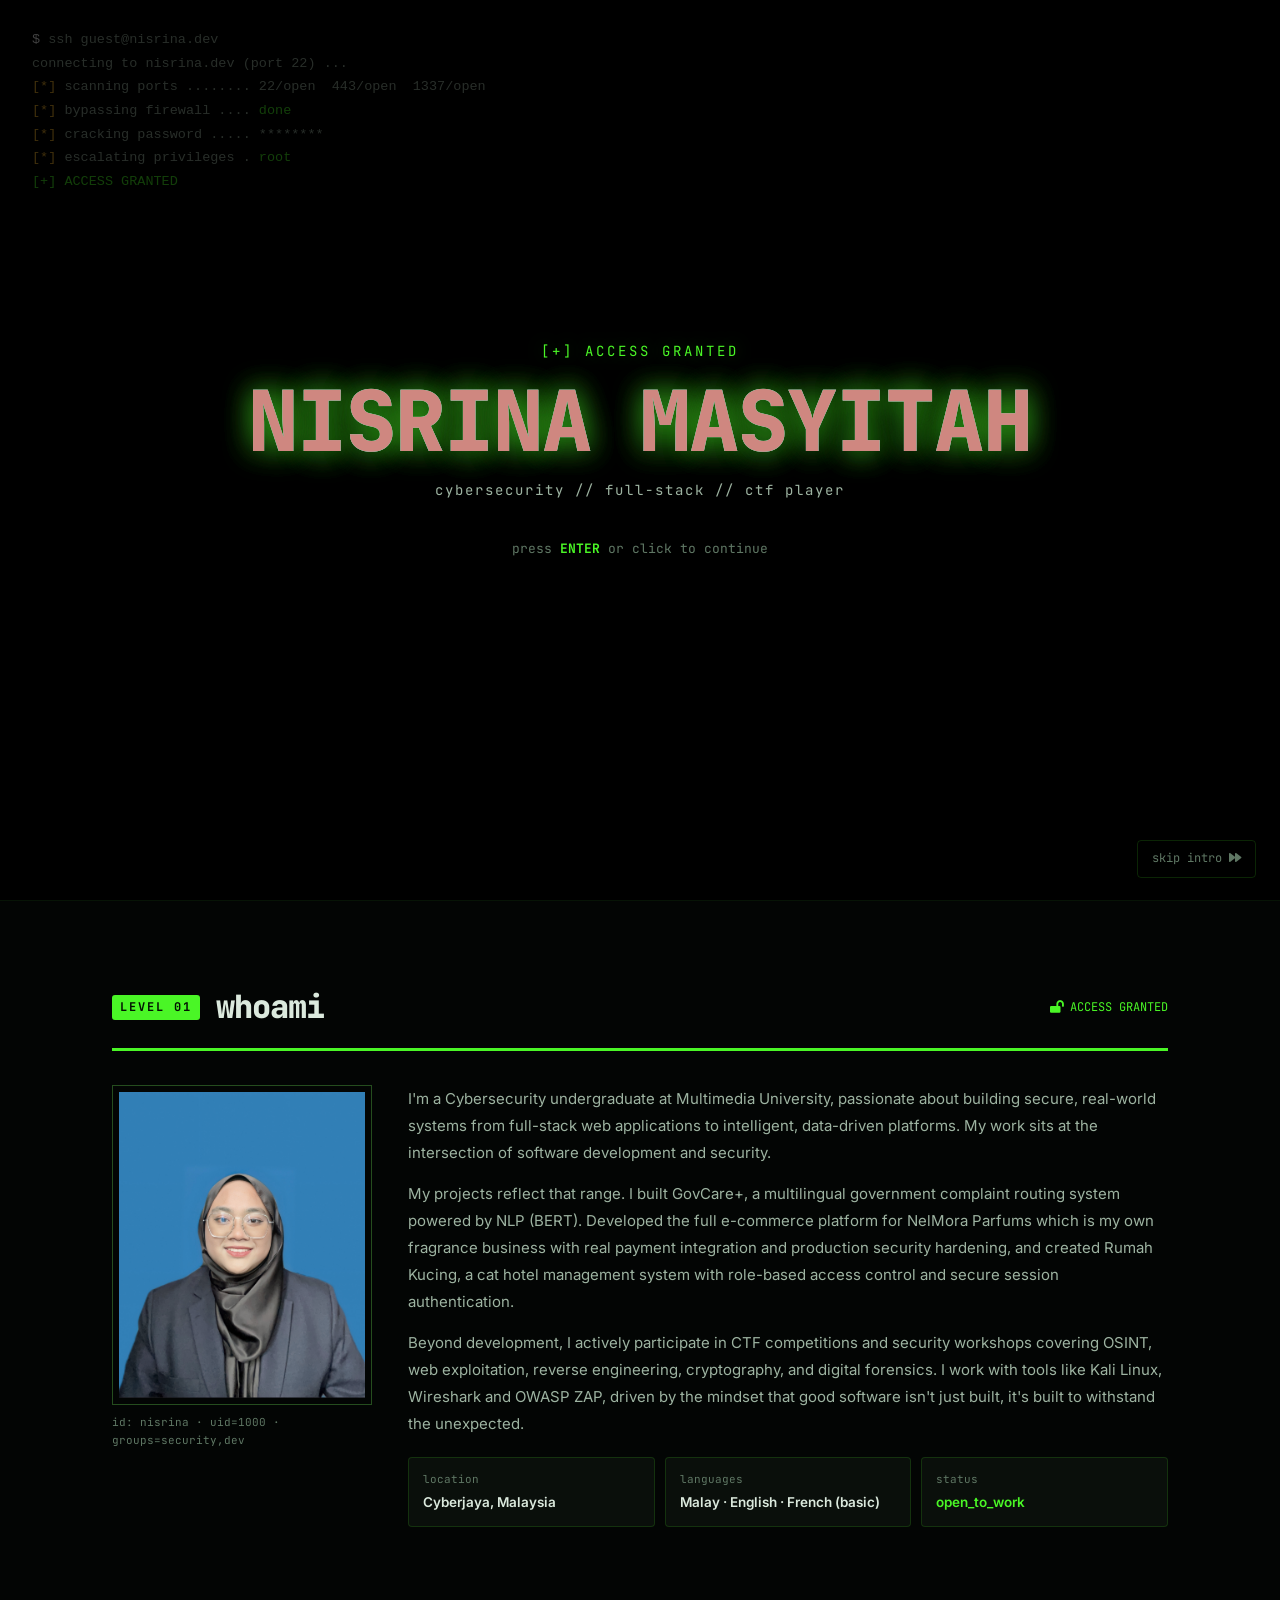
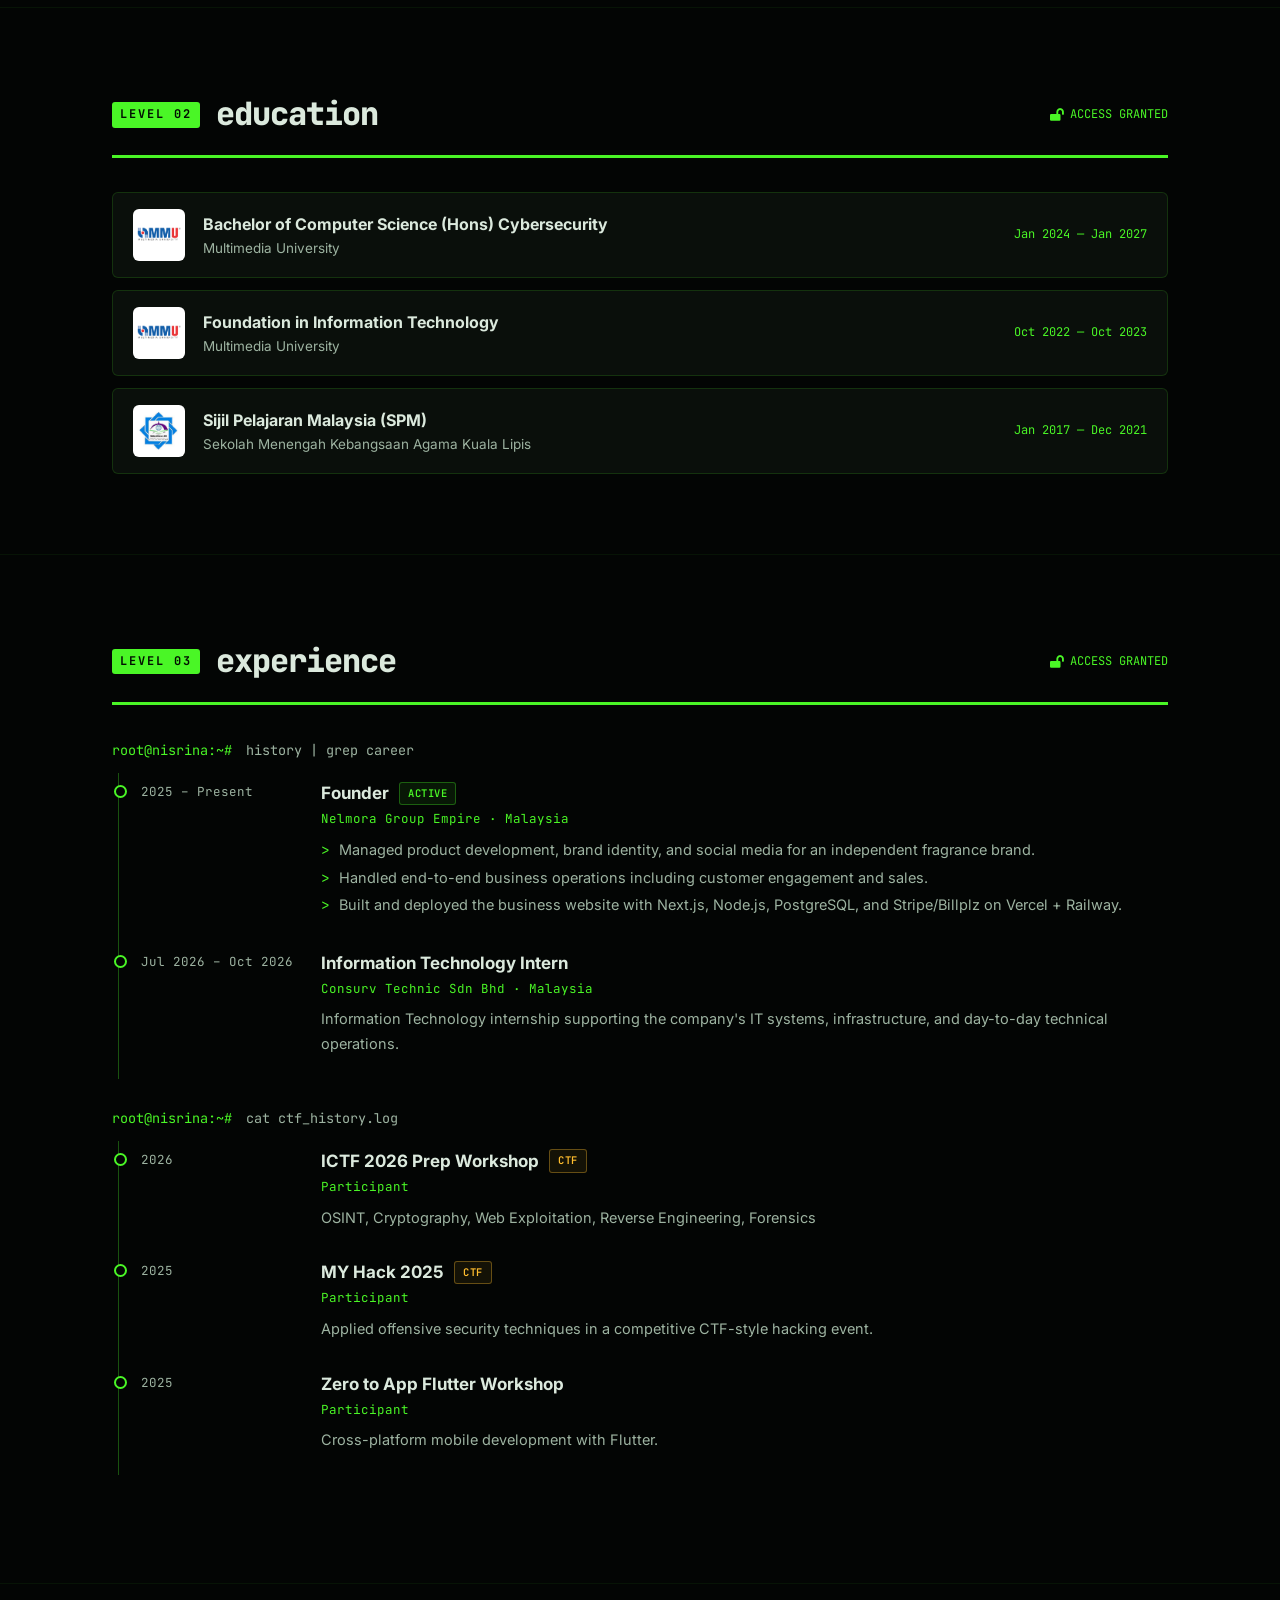
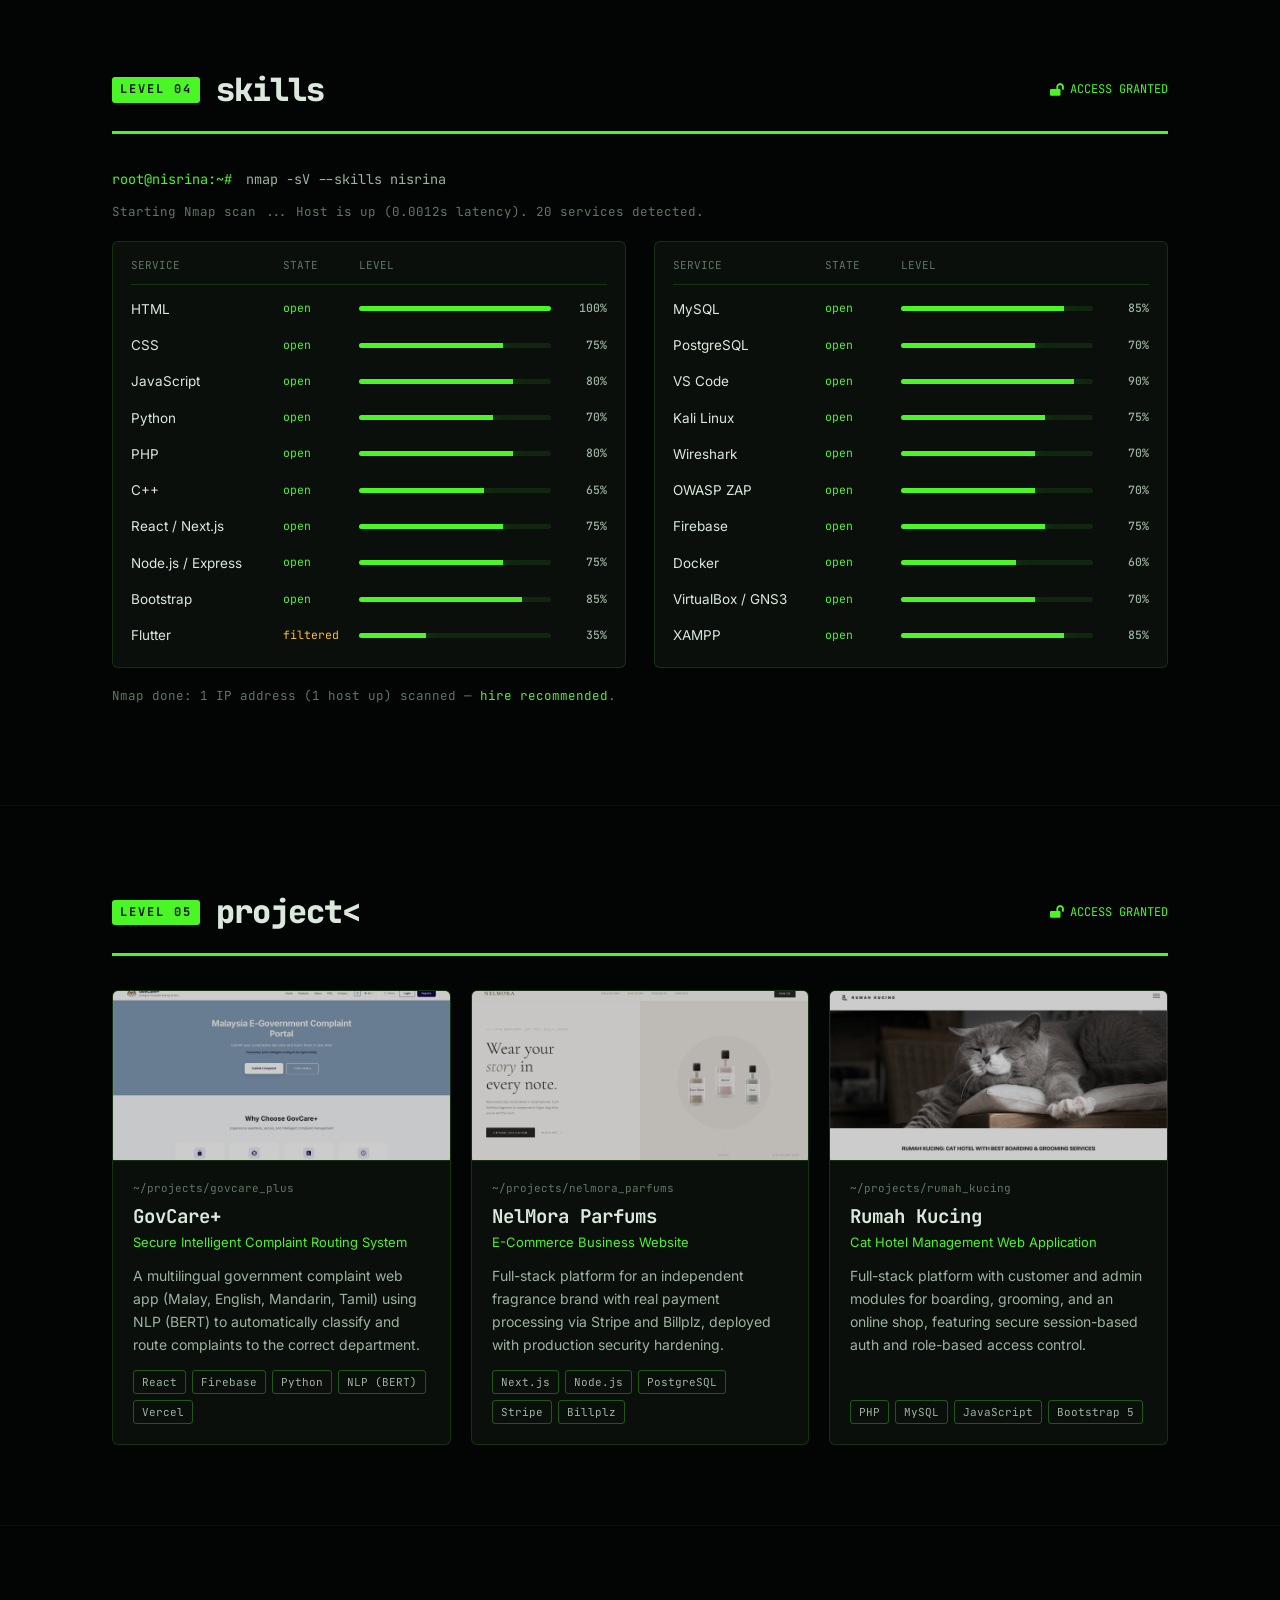
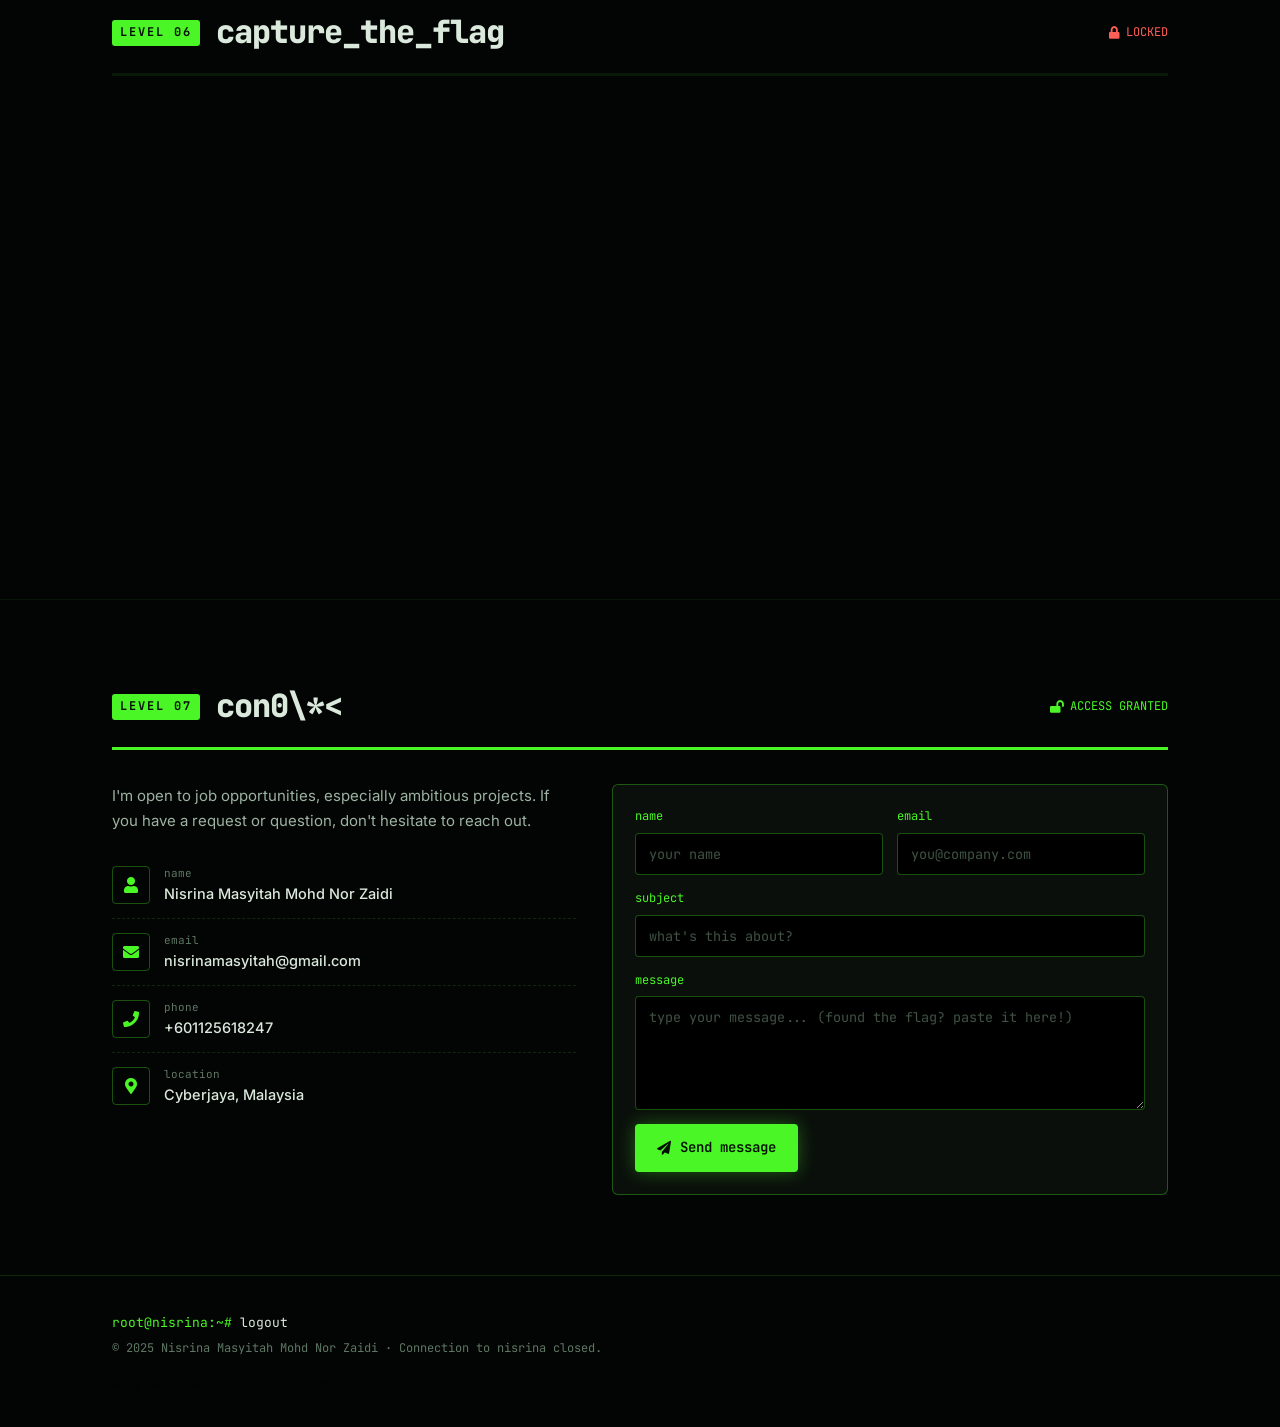
==== commit 72a00a27: "Add CTF design with photo in hero" ====
--- a/ctf.html
+++ b/ctf.html
@@ -74,14 +74,15 @@
                 <a href="https://mail.google.com/mail/?view=cm&to=nisrinamasyitah@gmail.com" target="_blank" aria-label="Email"><i class="fas fa-envelope"></i></a>
             </div>
         </div>
-        <aside class="brief">
-            <div class="brief-head"><i class="fas fa-crosshairs"></i> MISSION BRIEF</div>
-            <div class="brief-body">
-                <p>A flag in the format <code>NM{...}</code> is hidden on this page, split into <b>3 fragments</b>.</p>
-                <p>Scroll to unlock each level, collect the fragments, then submit the full flag at <a href="#flag">Level 06</a>.</p>
-                <p class="brief-diff">difficulty: <span>★★☆☆☆</span> &nbsp;·&nbsp; reward: bragging rights</p>
-            </div>
-        </aside>
+        <div class="hero-photo">
+            <span class="corner tl"></span><span class="corner tr"></span><span class="corner bl"></span><span class="corner br"></span>
+            <div class="hp-top"><span>TARGET: nisrina</span><span class="hp-live"><i></i> ONLINE</span></div>
+            <div class="hp-img">
+                <img src="image/homepagepicture.jpg?v=2" alt="Nisrina Masyitah">
+                <div class="hp-scan"></div>
+            </div>
+            <div class="hp-bottom"><i class="fas fa-flag"></i> hidden flag inside → <a href="#flag">find&nbsp;it</a></div>
+        </div>
     </div>
     <a href="#about" class="scroll-hint">scroll to begin <i class="fas fa-chevron-down"></i></a>
 </section>
@@ -294,6 +295,14 @@
         </div>
         <div class="lvl-bar"><i></i></div>
         <div class="lvl-body ctf">
+            <aside class="brief">
+                <div class="brief-head"><i class="fas fa-crosshairs"></i> MISSION BRIEF</div>
+                <div class="brief-body">
+                    <p>A flag in the format <code>NM{...}</code> is hidden on this page, split into <b>3 fragments</b>.</p>
+                    <p>Collect all the fragments, put them together, then submit the full flag below.</p>
+                    <p class="brief-diff">difficulty: <span>★★☆☆☆</span> &nbsp;·&nbsp; reward: bragging rights</p>
+                </div>
+            </aside>
             <div class="hints">
                 <p class="cmd"><span>root@nisrina:~#</span> cat hints.txt</p>
                 <details><summary>hint 1 — fragment [1/3]</summary><p>Developers leave notes where users don't look. Try <b>View Page Source</b> (Ctrl/Cmd + U).</p></details>
--- a/ctf.css
+++ b/ctf.css
@@ -107,6 +107,25 @@
 .hero-role { font-family: var(--mono); font-size: 18px; color: var(--g); margin-bottom: 14px; min-height: 28px; }
 .hero-lead { color: var(--text-2); font-size: 16px; max-width: 520px; margin-bottom: 26px; }
 .btns { display: flex; flex-wrap: wrap; gap: 12px; margin-bottom: 22px; }
+.hero-photo { position: relative; justify-self: center; width: 100%; max-width: 380px; padding: 12px; border: 1px solid var(--line-2); background: rgba(10,15,11,.85); }
+.corner { position: absolute; width: 18px; height: 18px; border: 2px solid var(--g); z-index: 3; pointer-events: none; }
+.corner.tl { top: -1px; left: -1px; border-right: 0; border-bottom: 0; }
+.corner.tr { top: -1px; right: -1px; border-left: 0; border-bottom: 0; }
+.corner.bl { bottom: -1px; left: -1px; border-right: 0; border-top: 0; }
+.corner.br { bottom: -1px; right: -1px; border-left: 0; border-top: 0; }
+.hp-top, .hp-bottom { display: flex; align-items: center; justify-content: space-between; gap: 10px; font-family: var(--mono); font-size: 11px; letter-spacing: 1px; color: var(--muted); }
+.hp-top { padding: 0 2px 10px; }
+.hp-bottom { padding: 10px 2px 0; justify-content: flex-start; color: var(--text-2); letter-spacing: .3px; }
+.hp-bottom i { color: var(--y); }
+.hp-bottom a { color: var(--g); text-decoration: underline; }
+.hp-live { color: var(--g); display: inline-flex; align-items: center; gap: 6px; }
+.hp-live i { width: 7px; height: 7px; border-radius: 50%; background: var(--g); box-shadow: 0 0 8px var(--g); animation: blink 1.4s steps(1) infinite; }
+.hp-img { position: relative; overflow: hidden; }
+.hp-img img { width: 100%; height: 440px; object-fit: cover; object-position: center 52%; }
+.hp-img::after { content: ''; position: absolute; inset: 0; background: linear-gradient(180deg, transparent 60%, rgba(74,246,38,.16)); pointer-events: none; }
+.hp-scan { position: absolute; left: 0; right: 0; top: 0; height: 60px; background: linear-gradient(180deg, transparent, rgba(74,246,38,.28), transparent); border-bottom: 1px solid rgba(74,246,38,.75); animation: hpscan 3.6s linear infinite; z-index: 1; }
+@keyframes hpscan { from { transform: translateY(-60px); } to { transform: translateY(440px); } }
+.ctf .brief { grid-column: 1 / -1; }
 .brief { border: 1px solid var(--line-2); background: rgba(10,15,11,.9); border-radius: 6px; overflow: hidden; box-shadow: 0 0 40px rgba(74,246,38,.06); }
 .brief-head { font-family: var(--mono); font-size: 12px; letter-spacing: 2px; padding: 12px 18px; background: rgba(74,246,38,.08); border-bottom: 1px solid var(--line-2); color: var(--g); }
 .brief-head i { margin-right: 6px; }
@@ -252,6 +271,8 @@
     .scan { grid-template-columns: 1fr; }
     .projects { grid-template-columns: repeat(2, minmax(0, 1fr)); }
     .hero-name { font-size: 44px; }
+    .hero-photo { order: -1; max-width: 320px; }
+    .hp-img img { height: 340px; }
 }
 @media (max-width: 820px) {
     .burger { display: block; }
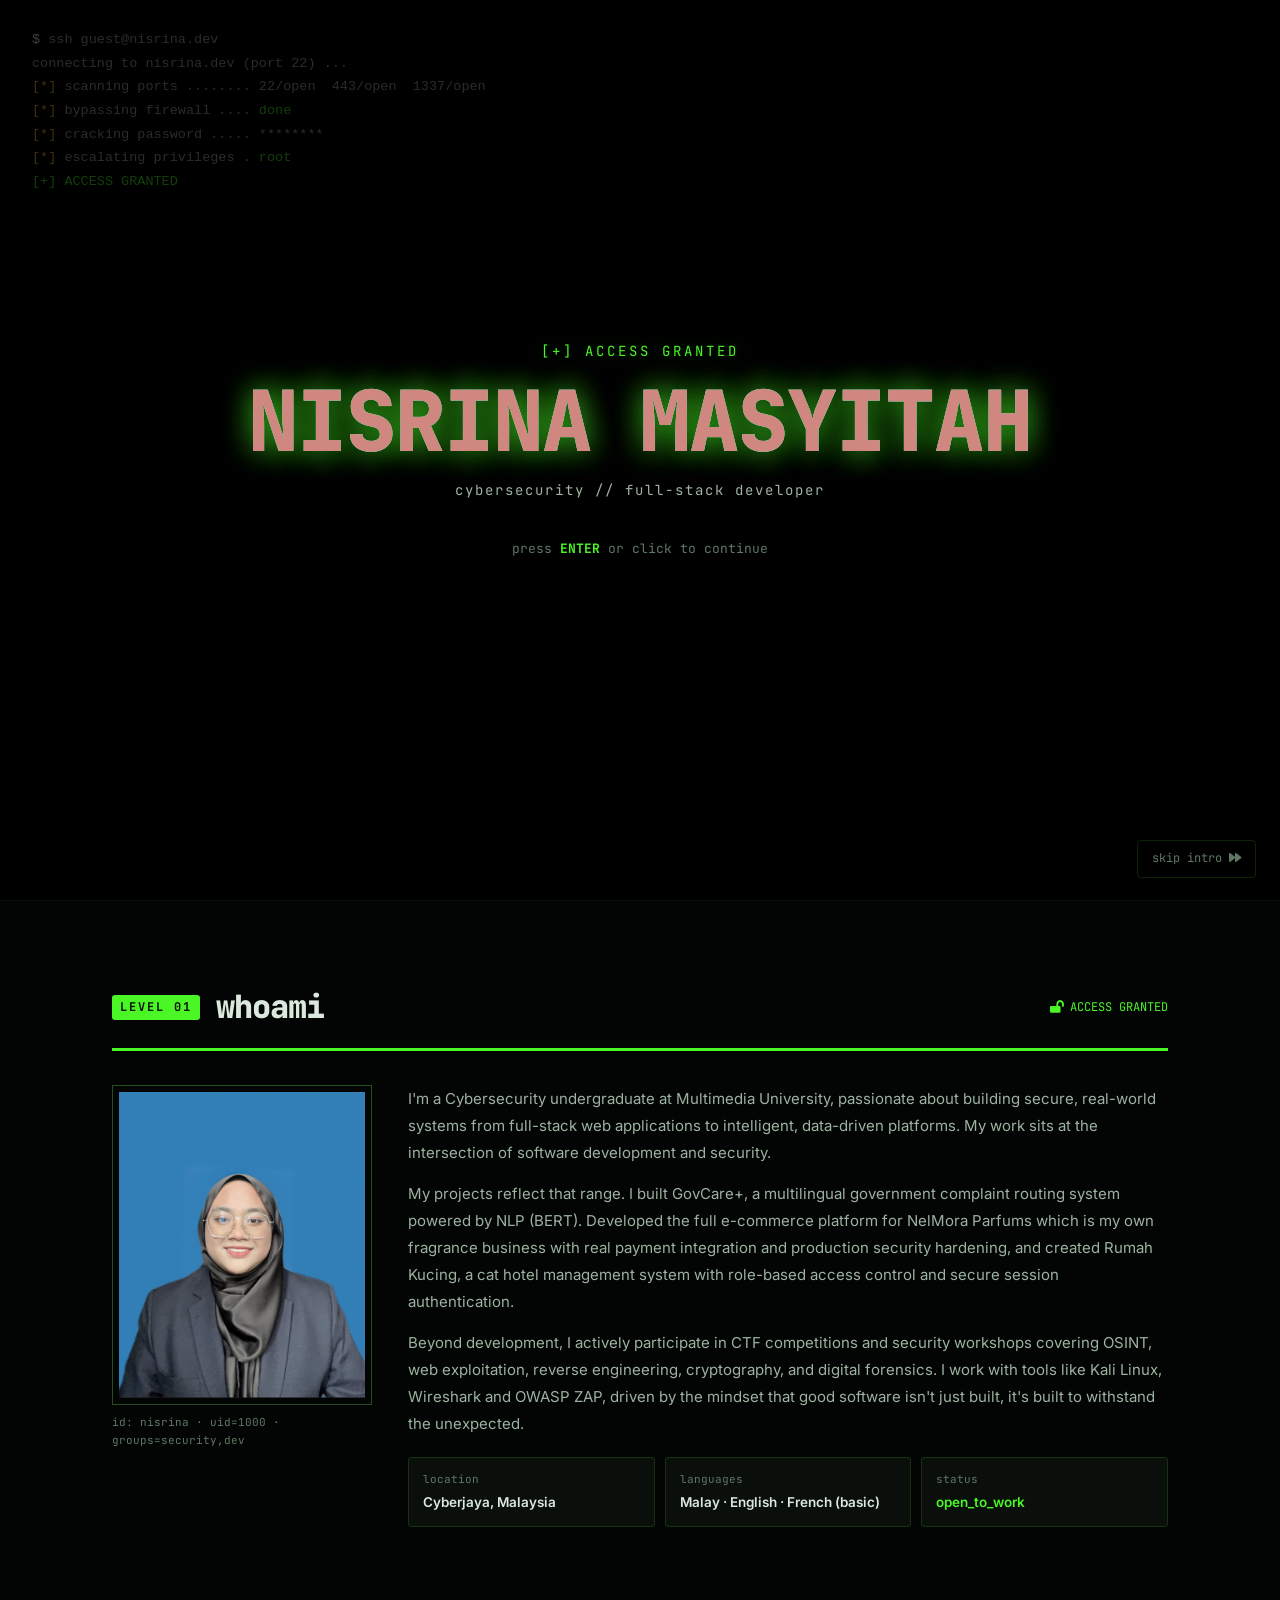
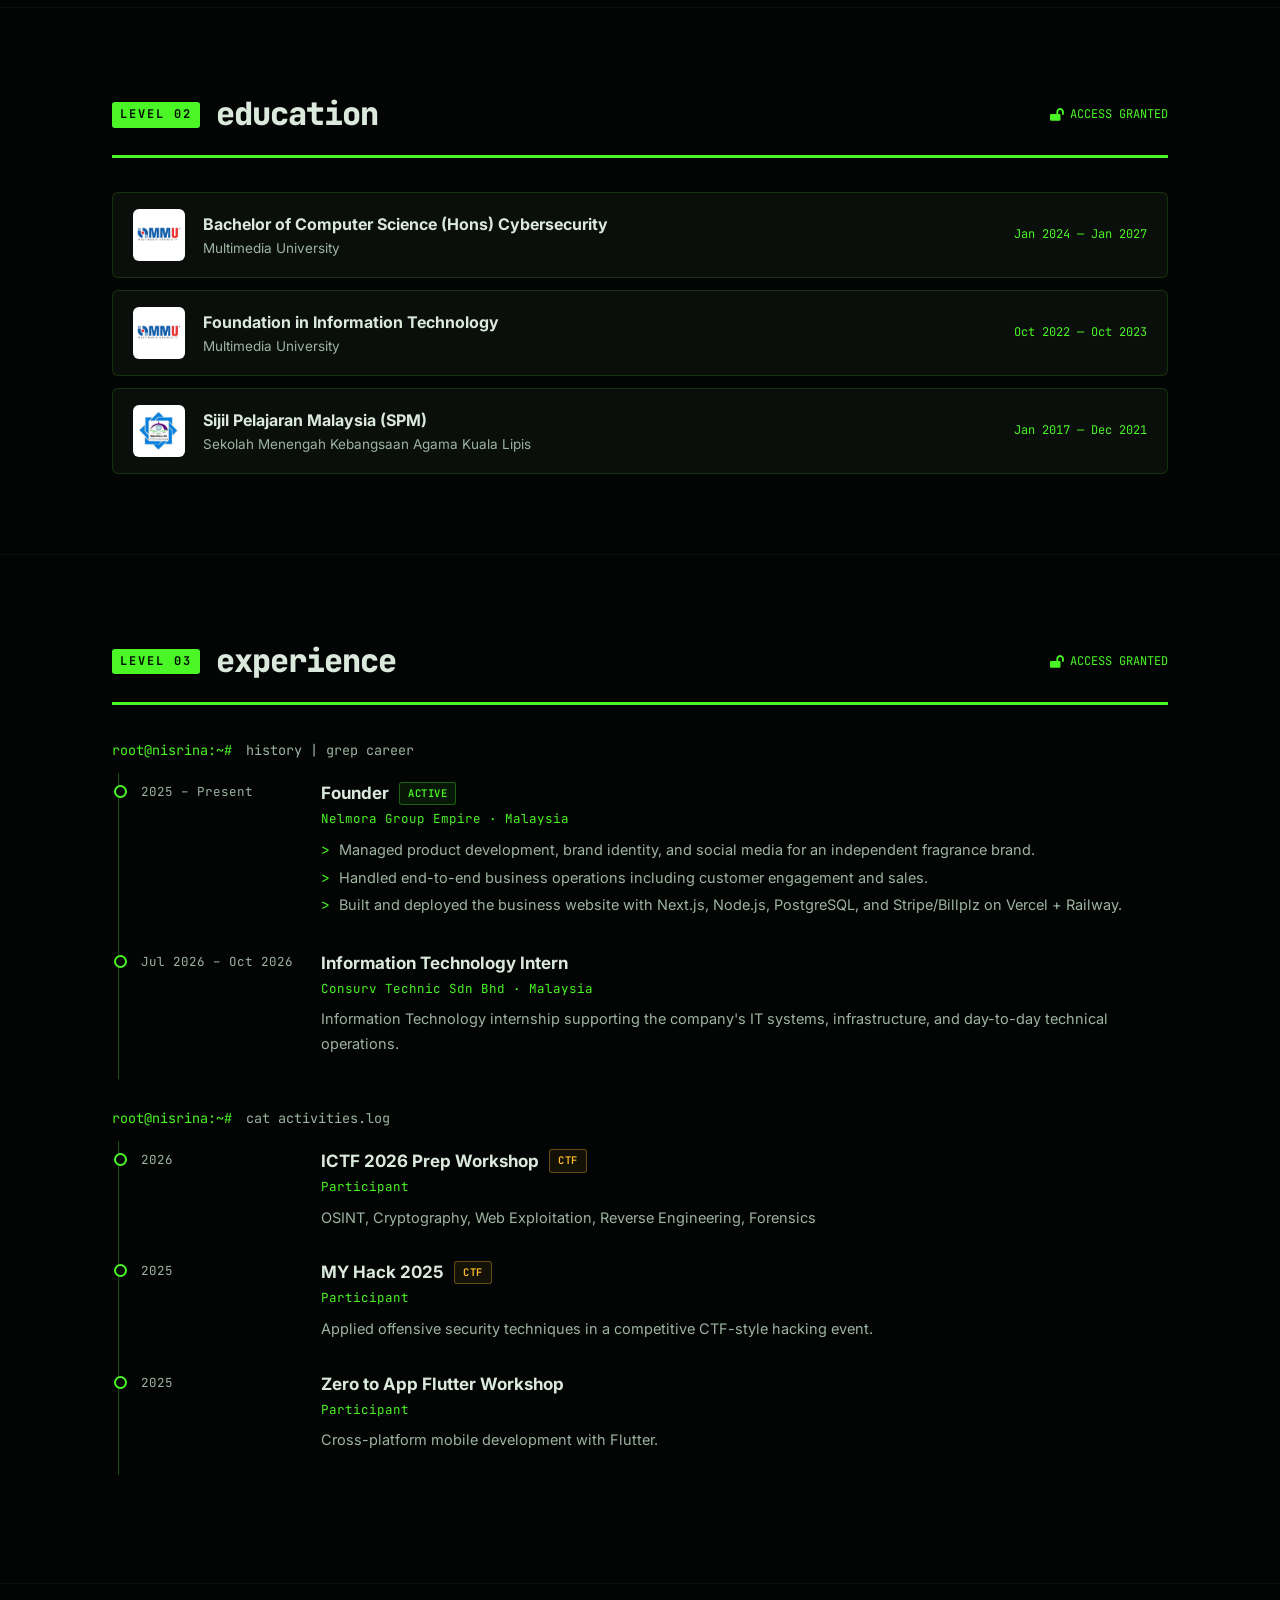
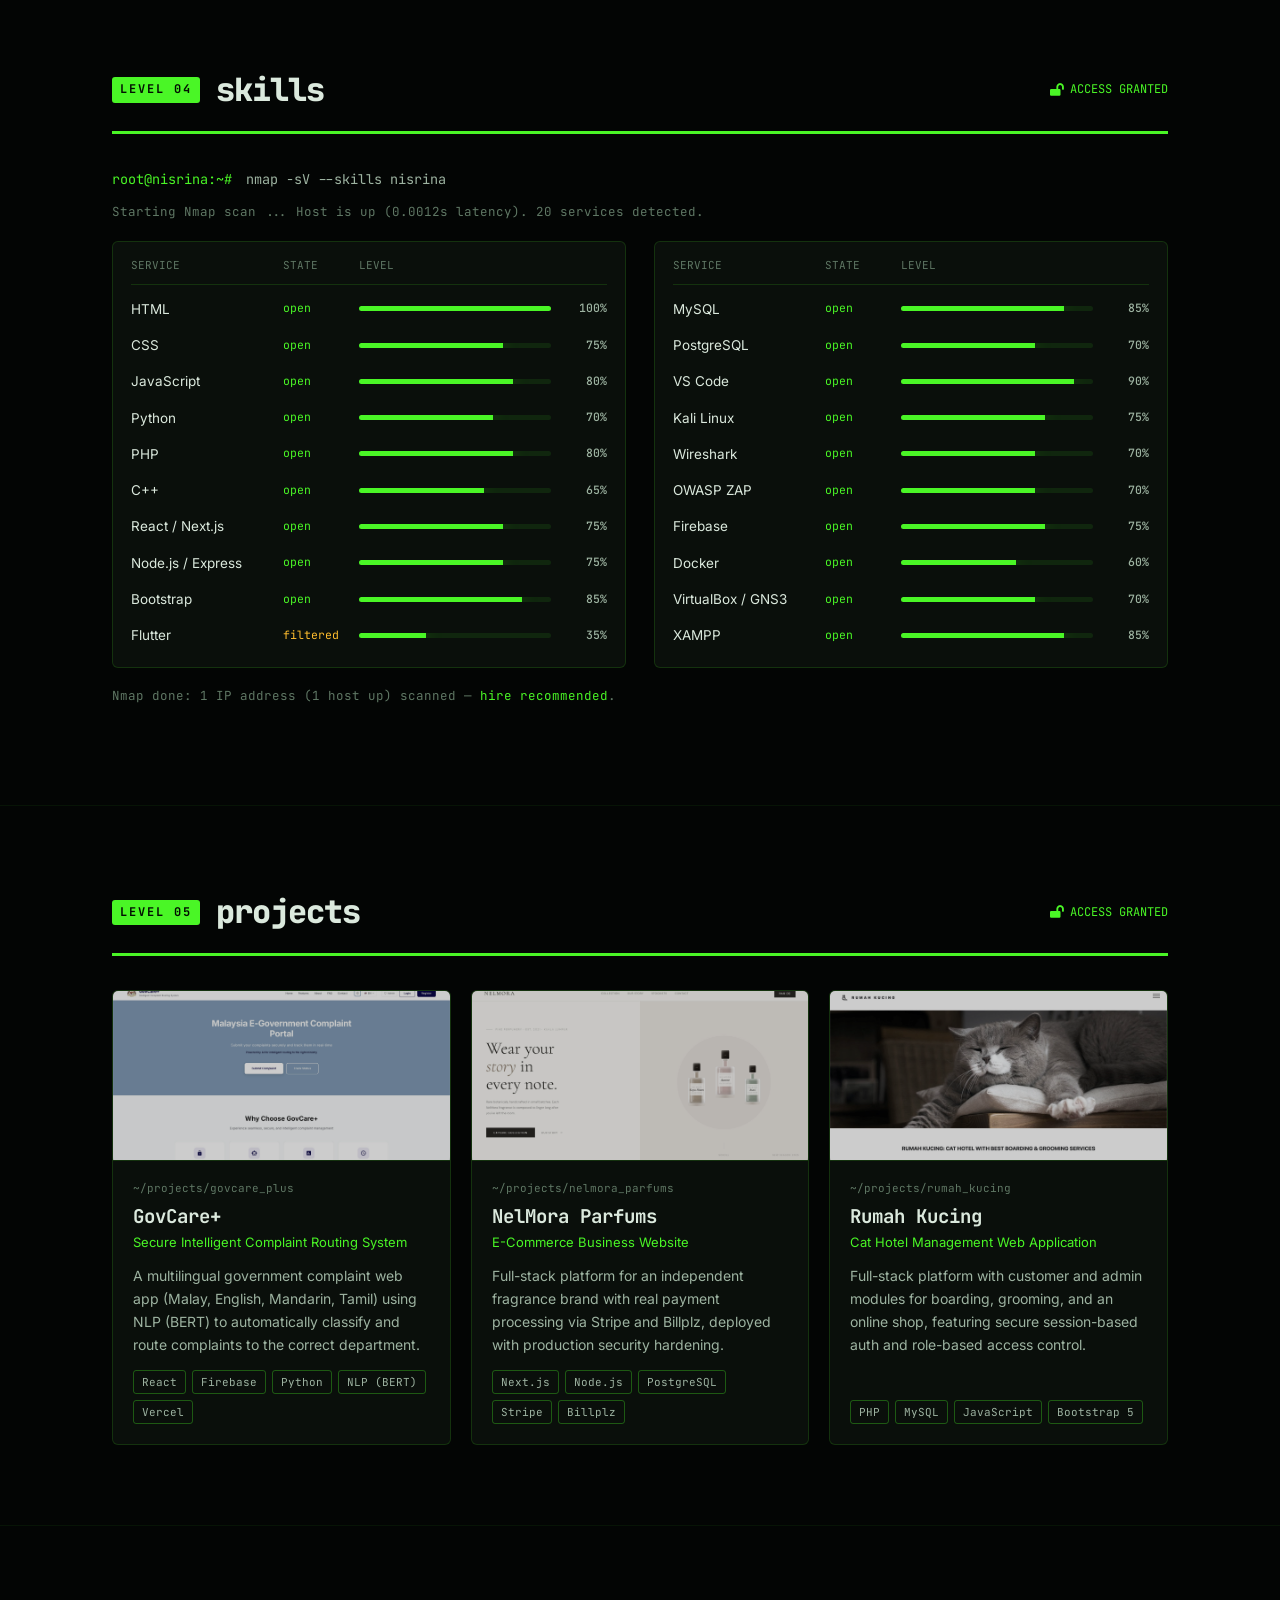
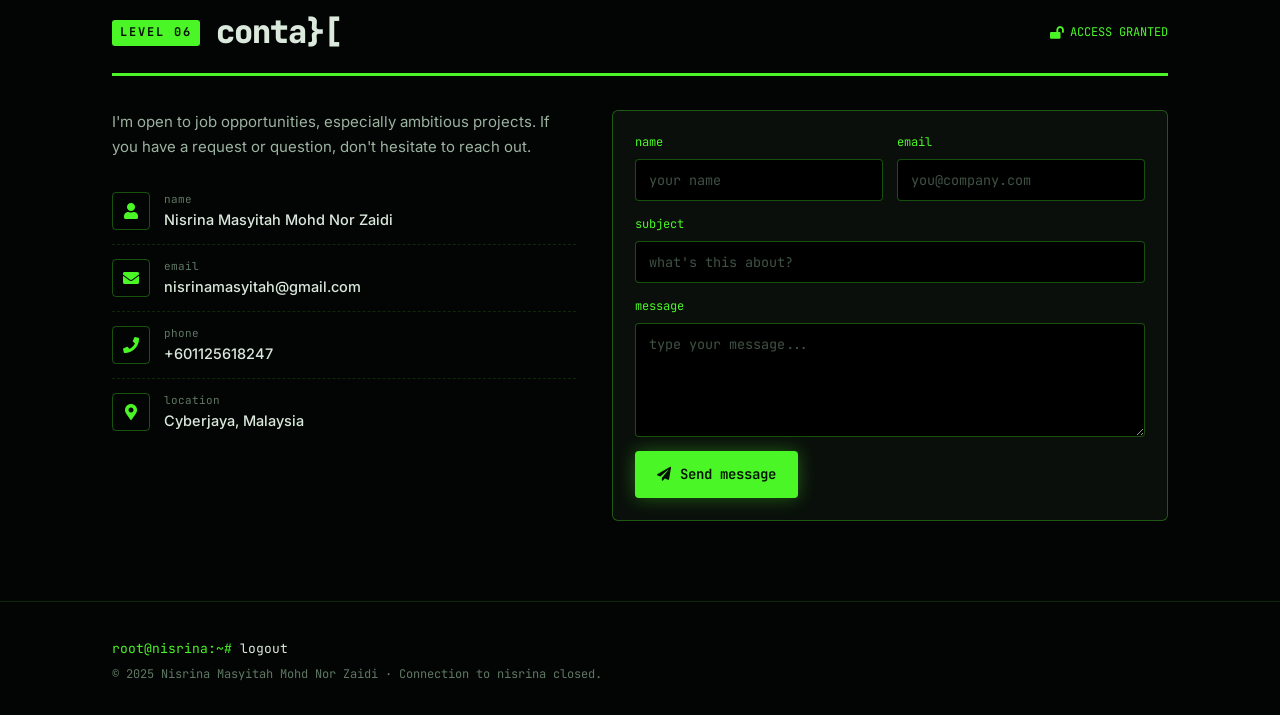
==== commit c35a0fd2: "Remove flag challenge from CTF design" ====
--- a/ctf.html
+++ b/ctf.html
@@ -3,20 +3,13 @@
 <head>
     <meta charset="UTF-8">
     <meta name="viewport" content="width=device-width, initial-scale=1.0">
-    <title>Nisrina Masyitah — Capture the Flag</title>
-    <meta name="description" content="Nisrina Masyitah — Cybersecurity & Full-Stack Developer. Find the hidden flag.">
+    <title>Nisrina Masyitah — Cybersecurity & Full-Stack Developer</title>
+    <meta name="description" content="Nisrina Masyitah — Cybersecurity undergraduate and full-stack developer based in Cyberjaya, Malaysia.">
     <link rel="stylesheet" href="https://cdnjs.cloudflare.com/ajax/libs/font-awesome/5.15.3/css/all.min.css"/>
     <link rel="stylesheet" href="ctf.css">
     <link rel="icon" href="image/N.ico">
 </head>
 <body>
-
-<!--
-    ┌──────────────────────────────────────────┐
-    │  nice, you checked the source.           │
-    │  flag fragment [1/3]:  NM{s3cur3_        │
-    └──────────────────────────────────────────┘
--->
 
 <!-- ─── breach intro ─────────────────────────── -->
 <div id="intro" aria-hidden="true">
@@ -24,7 +17,7 @@
     <div id="intro-title">
         <p class="it-small">[+] ACCESS GRANTED</p>
         <h1 class="glitch" data-text="NISRINA MASYITAH">NISRINA MASYITAH</h1>
-        <p class="it-sub">cybersecurity // full-stack // ctf player</p>
+        <p class="it-sub">cybersecurity // full-stack developer</p>
         <p class="it-enter">press <b>ENTER</b> or click to continue</p>
     </div>
     <button class="skip" id="skip">skip intro <i class="fas fa-forward"></i></button>
@@ -41,11 +34,9 @@
             <a href="#experience">Experience</a>
             <a href="#skills">Skills</a>
             <a href="#projects">Projects</a>
-            <a href="#flag">CTF</a>
             <a href="#contact">Contact</a>
         </nav>
         <div class="hdr-right">
-            <span class="flag-count" id="flag-count"><i class="fas fa-flag"></i> 0/1</span>
             <button class="burger" id="burger" aria-label="Menu"><i class="fas fa-bars"></i></button>
         </div>
     </div>
@@ -62,7 +53,7 @@
             <p class="prompt"><span>root@nisrina:~#</span> cat welcome.txt</p>
             <h1 class="hero-name"><span class="glitch" data-text="Nisrina Masyitah">Nisrina Masyitah</span><span class="g">Mohd Nor Zaidi</span></h1>
             <p class="hero-role">&gt; <span id="role"></span><i class="cur">█</i></p>
-            <p class="hero-lead">Cybersecurity undergraduate at Multimedia University. I build secure full-stack apps and break things in CTFs.</p>
+            <p class="hero-lead">Cybersecurity undergraduate at Multimedia University. I build secure, real-world full-stack applications — from e-commerce platforms to NLP-powered systems.</p>
             <div class="btns">
                 <a href="#contact" class="btn btn-p"><i class="fas fa-paper-plane"></i> Hire me</a>
                 <a href="cvNM.pdf" target="_blank" class="btn btn-g"><i class="fas fa-download"></i> Download CV</a>
@@ -81,10 +72,10 @@
                 <img src="image/homepagepicture.jpg?v=2" alt="Nisrina Masyitah">
                 <div class="hp-scan"></div>
             </div>
-            <div class="hp-bottom"><i class="fas fa-flag"></i> hidden flag inside → <a href="#flag">find&nbsp;it</a></div>
-        </div>
-    </div>
-    <a href="#about" class="scroll-hint">scroll to begin <i class="fas fa-chevron-down"></i></a>
+            <div class="hp-bottom"><i class="fas fa-shield-alt"></i> cybersecurity // full-stack</div>
+        </div>
+    </div>
+    <a href="#about" class="scroll-hint">scroll down <i class="fas fa-chevron-down"></i></a>
 </section>
 
 <!-- ─── level 01: about ──────────────────────── -->
@@ -177,7 +168,7 @@
                     </div>
                 </div>
             </div>
-            <p class="cmd"><span>root@nisrina:~#</span> cat ctf_history.log</p>
+            <p class="cmd"><span>root@nisrina:~#</span> cat activities.log</p>
             <div class="xp">
                 <div class="xp-row">
                     <span class="xp-date">2026</span>
@@ -285,47 +276,11 @@
     </div>
 </section>
 
-<!-- ─── level 06: capture the flag ───────────── -->
-<section class="level" id="flag">
+<!-- ─── level 06: contact ────────────────────── -->
+<section class="level" id="contact">
     <div class="wrap">
         <div class="lvl-head">
             <span class="lvl-no">LEVEL 06</span>
-            <h2 data-decrypt>capture_the_flag</h2>
-            <span class="lvl-state"><i class="fas fa-lock"></i> <em>LOCKED</em></span>
-        </div>
-        <div class="lvl-bar"><i></i></div>
-        <div class="lvl-body ctf">
-            <aside class="brief">
-                <div class="brief-head"><i class="fas fa-crosshairs"></i> MISSION BRIEF</div>
-                <div class="brief-body">
-                    <p>A flag in the format <code>NM{...}</code> is hidden on this page, split into <b>3 fragments</b>.</p>
-                    <p>Collect all the fragments, put them together, then submit the full flag below.</p>
-                    <p class="brief-diff">difficulty: <span>★★☆☆☆</span> &nbsp;·&nbsp; reward: bragging rights</p>
-                </div>
-            </aside>
-            <div class="hints">
-                <p class="cmd"><span>root@nisrina:~#</span> cat hints.txt</p>
-                <details><summary>hint 1 — fragment [1/3]</summary><p>Developers leave notes where users don't look. Try <b>View Page Source</b> (Ctrl/Cmd + U).</p></details>
-                <details><summary>hint 2 — fragment [2/3]</summary><p>Some messages are only for those who open the <b>browser console</b> (F12 → Console).</p></details>
-                <details><summary>hint 3 — fragment [3/3]</summary><p>Not everything dark is empty. <b>Highlight</b> the blank line at the very bottom of this page.</p></details>
-            </div>
-            <form class="submit" id="flag-form" autocomplete="off">
-                <label for="flag-in">submit flag</label>
-                <div class="submit-row">
-                    <input id="flag-in" type="text" placeholder="NM{...}" spellcheck="false">
-                    <button type="submit" class="btn btn-p"><i class="fas fa-flag"></i> Submit</button>
-                </div>
-                <p class="result" id="flag-result" role="status"></p>
-            </form>
-        </div>
-    </div>
-</section>
-
-<!-- ─── level 07: contact ────────────────────── -->
-<section class="level" id="contact">
-    <div class="wrap">
-        <div class="lvl-head">
-            <span class="lvl-no">LEVEL 07</span>
             <h2 data-decrypt>contact</h2>
             <span class="lvl-state"><i class="fas fa-lock"></i> <em>LOCKED</em></span>
         </div>
@@ -351,7 +306,7 @@
                     <label>email<input type="email" name="email" placeholder="you@company.com" required></label>
                 </div>
                 <label>subject<input type="text" name="subject" placeholder="what's this about?" required></label>
-                <label>message<textarea name="message" rows="5" placeholder="type your message... (found the flag? paste it here!)" required></textarea></label>
+                <label>message<textarea name="message" rows="5" placeholder="type your message..." required></textarea></label>
                 <button type="submit" class="btn btn-p"><i class="fas fa-paper-plane"></i> Send message</button>
             </form>
         </div>
@@ -364,7 +319,6 @@
     <div class="wrap">
         <p class="ftr-line"><span class="g">root@nisrina:~#</span> logout</p>
         <p class="ftr-copy">&copy; 2025 Nisrina Masyitah Mohd Nor Zaidi · Connection to nisrina closed.</p>
-        <p class="secret" title="">flag fragment [3/3]: _w1th_l0v3}</p>
     </div>
 </footer>
 
--- a/ctf.css
+++ b/ctf.css
@@ -116,7 +116,7 @@
 .hp-top, .hp-bottom { display: flex; align-items: center; justify-content: space-between; gap: 10px; font-family: var(--mono); font-size: 11px; letter-spacing: 1px; color: var(--muted); }
 .hp-top { padding: 0 2px 10px; }
 .hp-bottom { padding: 10px 2px 0; justify-content: flex-start; color: var(--text-2); letter-spacing: .3px; }
-.hp-bottom i { color: var(--y); }
+.hp-bottom i { color: var(--g); }
 .hp-bottom a { color: var(--g); text-decoration: underline; }
 .hp-live { color: var(--g); display: inline-flex; align-items: center; gap: 6px; }
 .hp-live i { width: 7px; height: 7px; border-radius: 50%; background: var(--g); box-shadow: 0 0 8px var(--g); animation: blink 1.4s steps(1) infinite; }
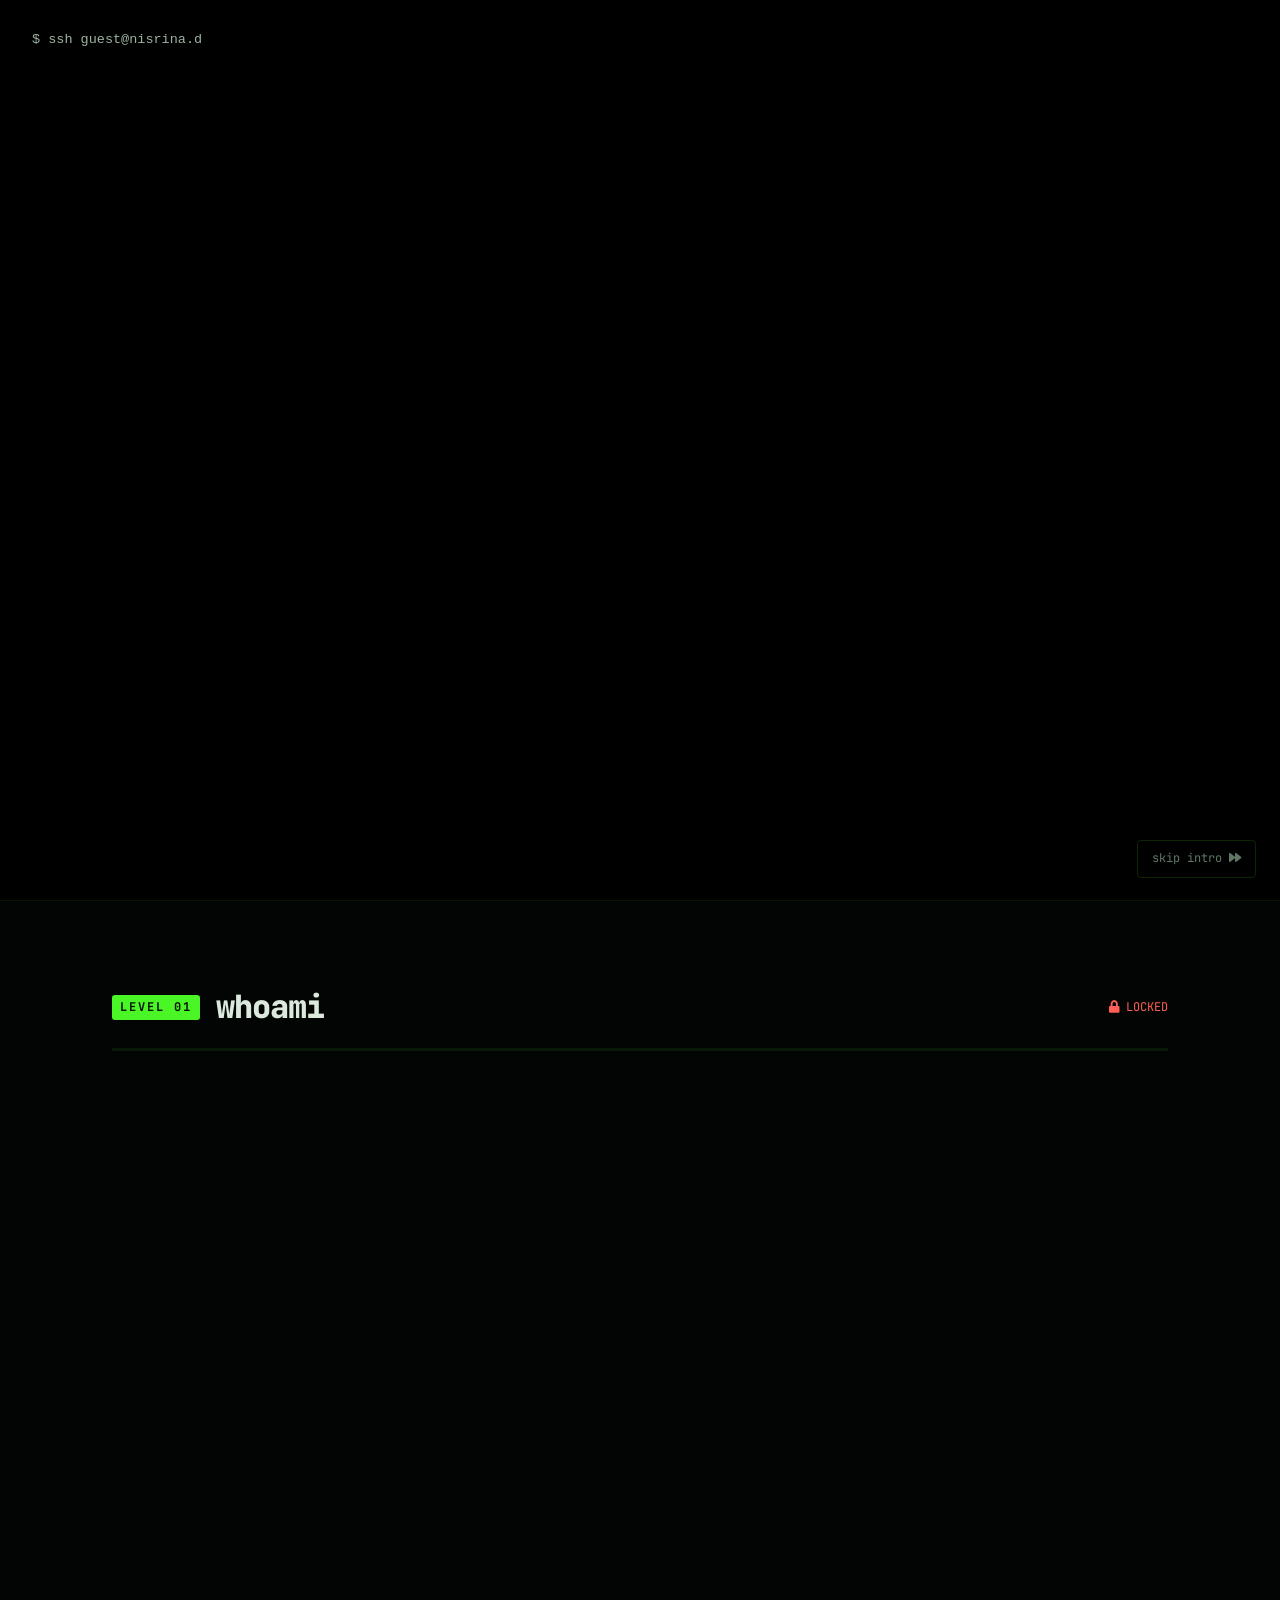
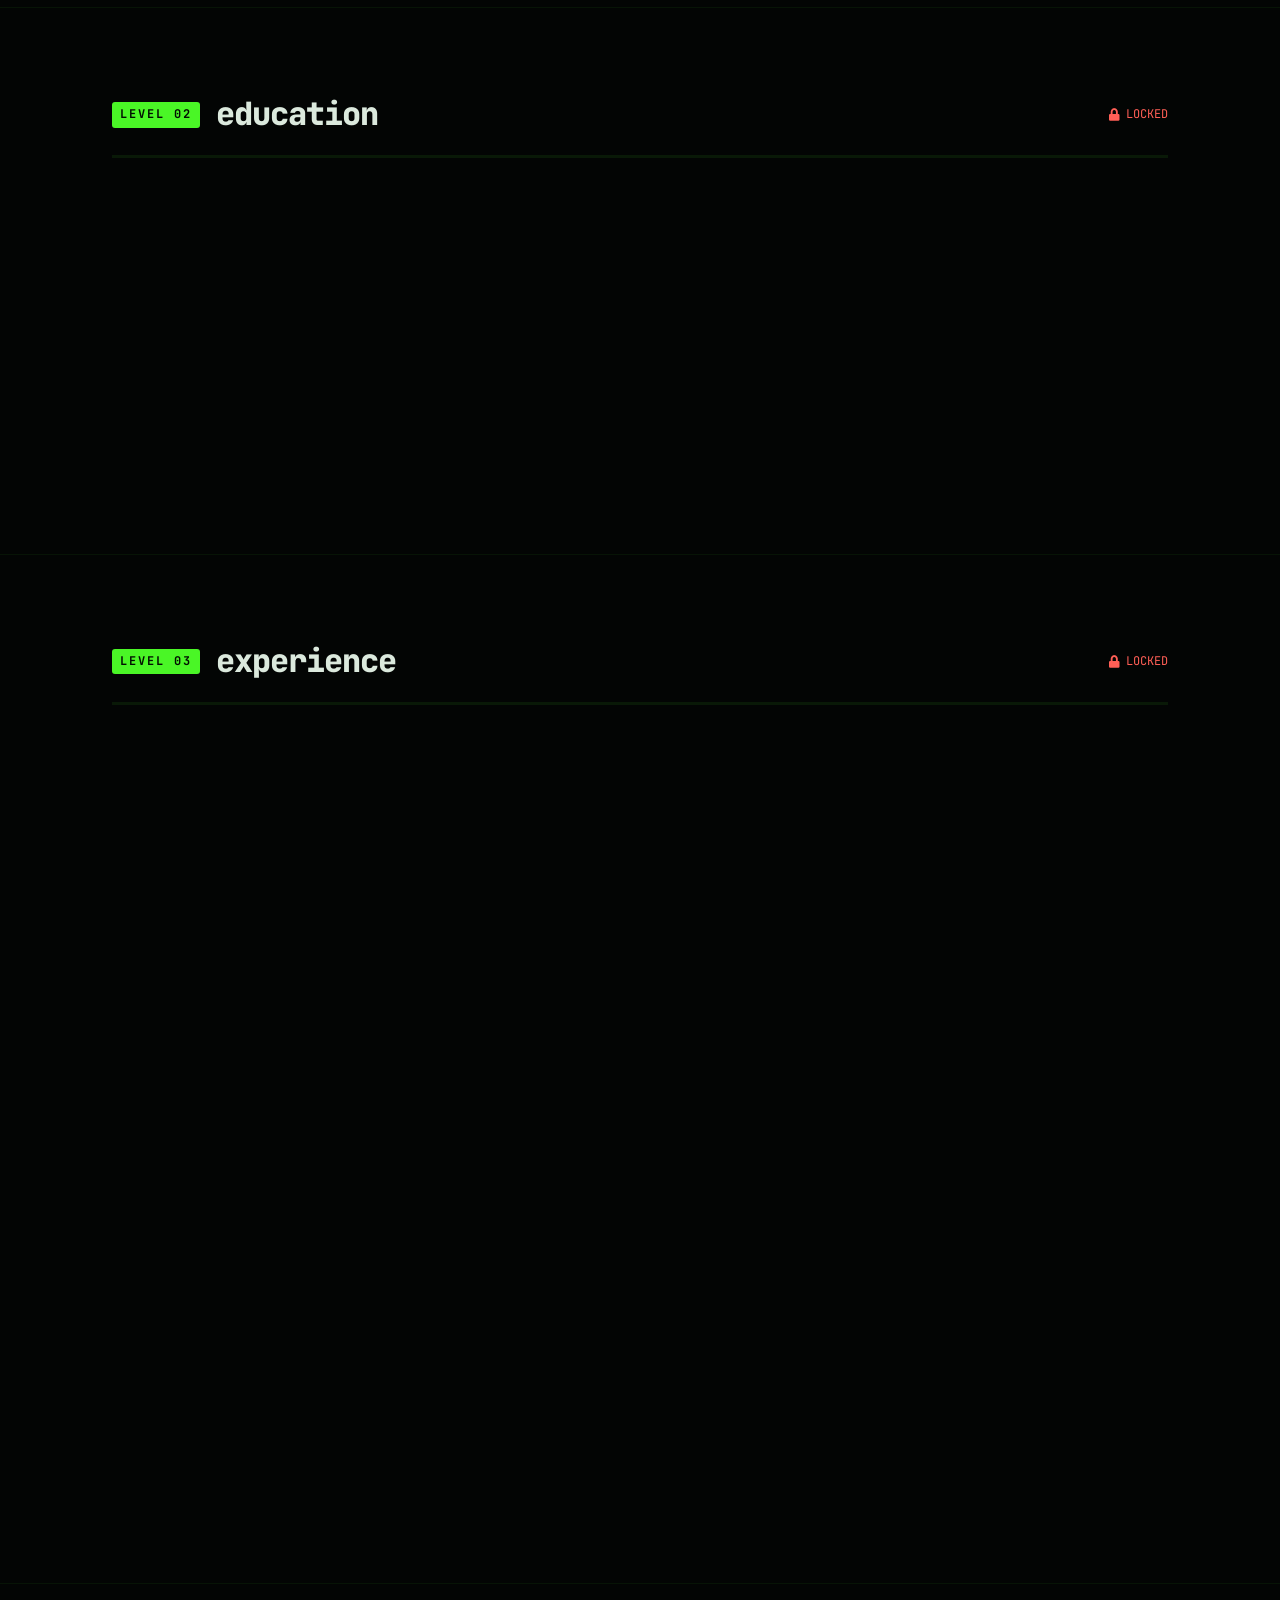
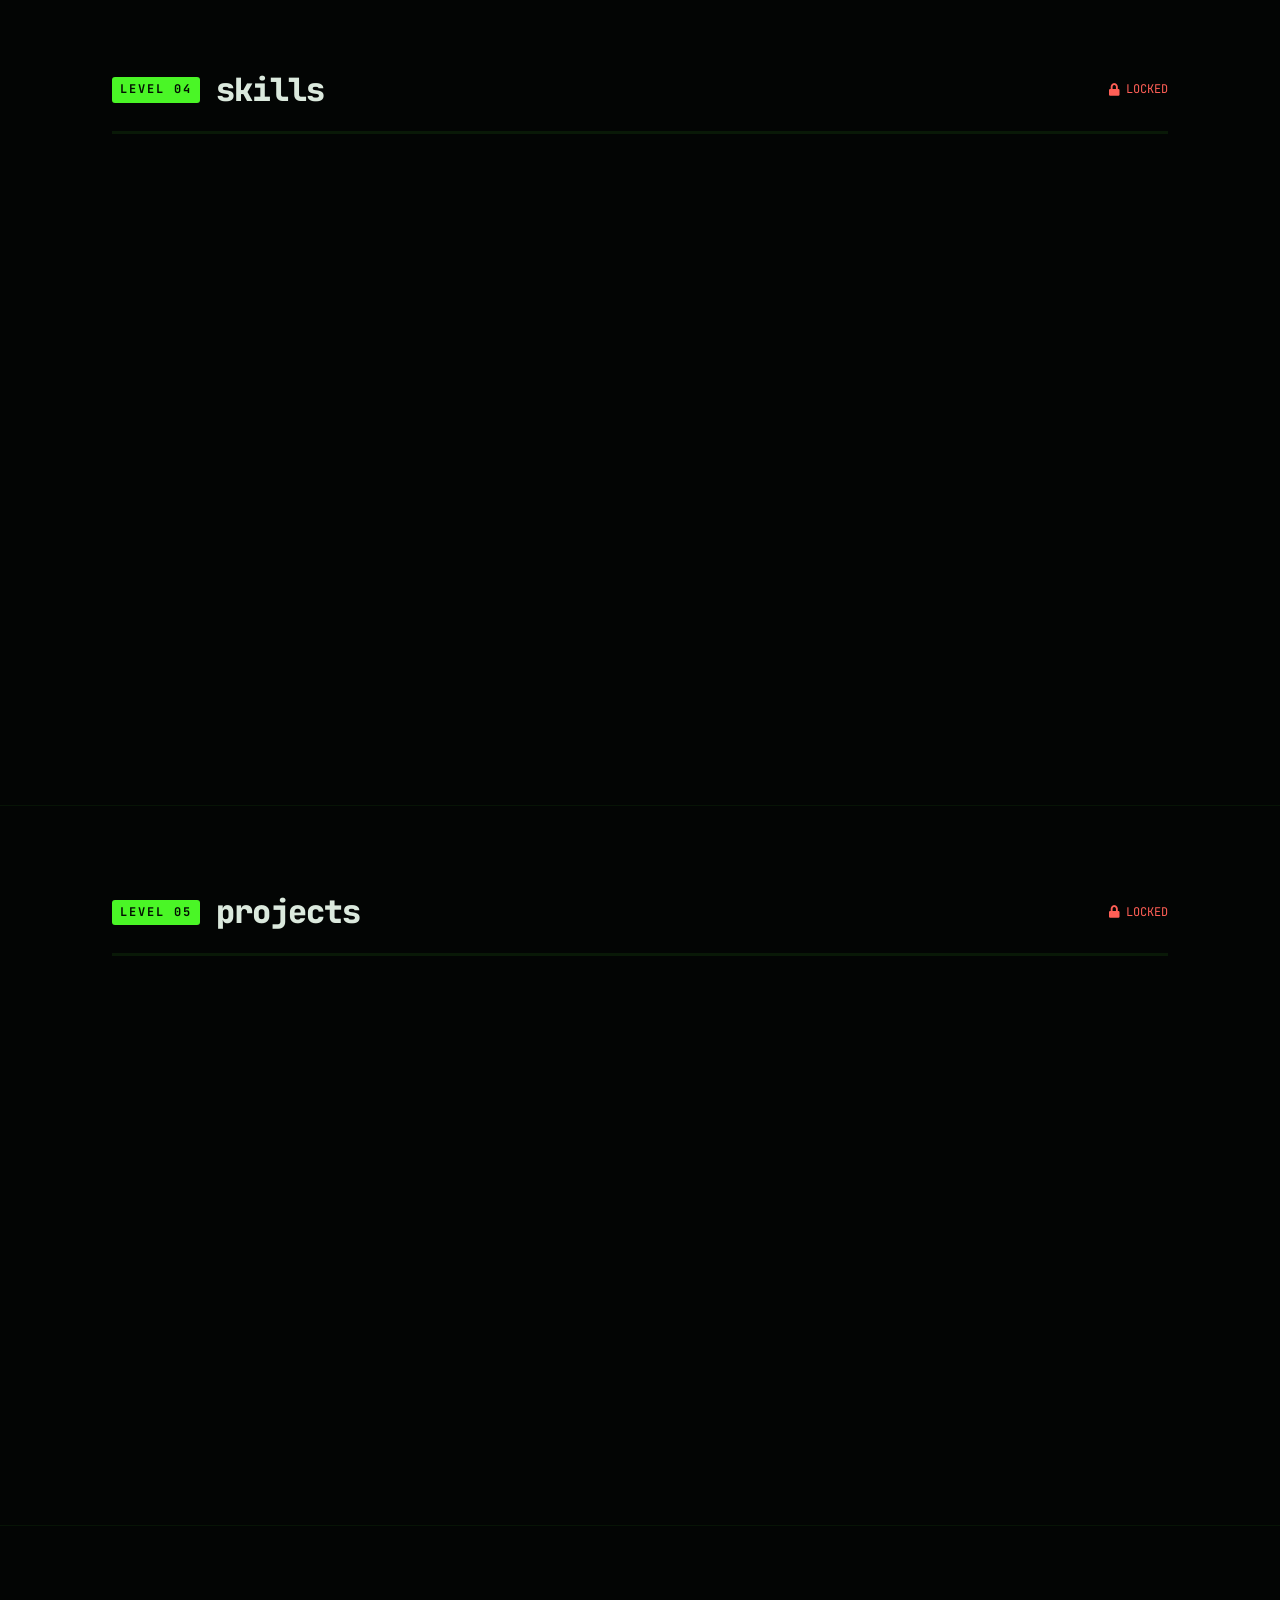
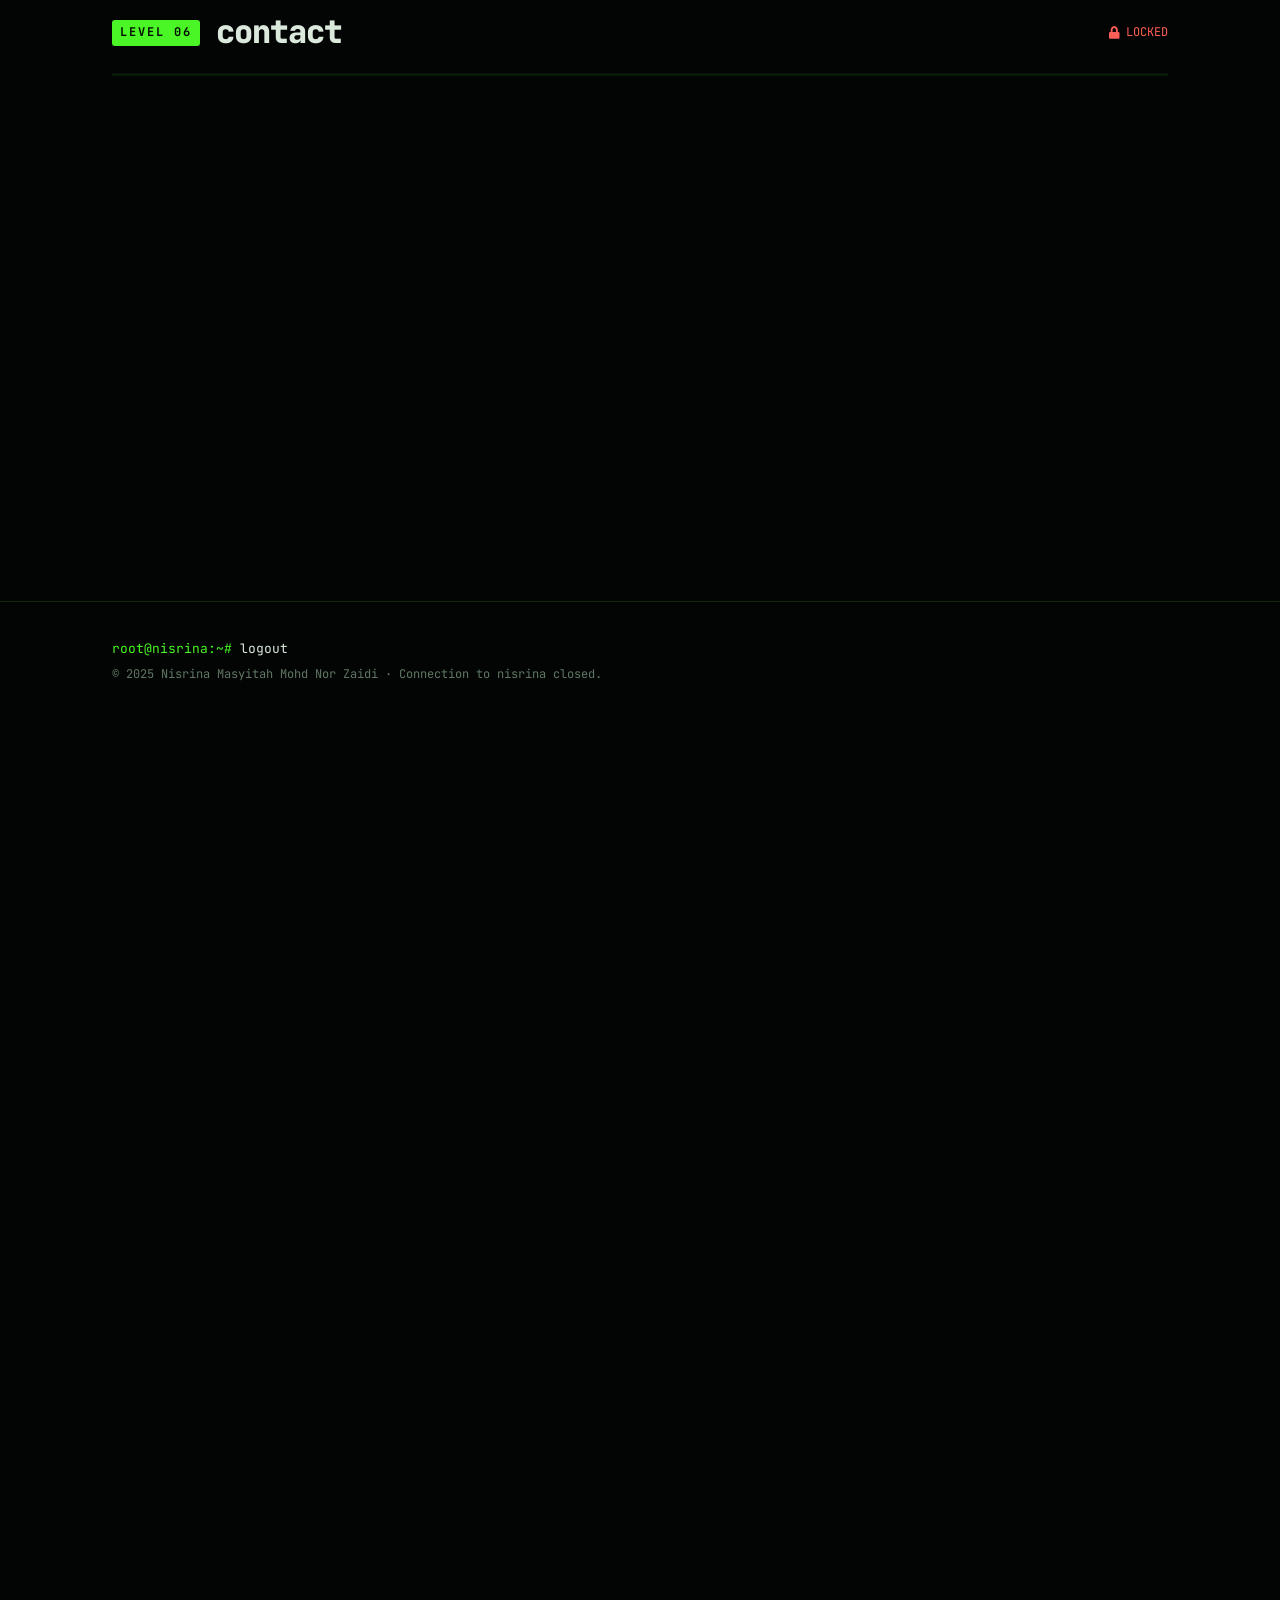
==== commit 8144e61b: "Make CTF design the main portfolio page" ====
--- a/ctf.html
+++ b/ctf.html
@@ -2,326 +2,11 @@
 <html lang="en">
 <head>
     <meta charset="UTF-8">
-    <meta name="viewport" content="width=device-width, initial-scale=1.0">
-    <title>Nisrina Masyitah — Cybersecurity & Full-Stack Developer</title>
-    <meta name="description" content="Nisrina Masyitah — Cybersecurity undergraduate and full-stack developer based in Cyberjaya, Malaysia.">
-    <link rel="stylesheet" href="https://cdnjs.cloudflare.com/ajax/libs/font-awesome/5.15.3/css/all.min.css"/>
-    <link rel="stylesheet" href="ctf.css">
-    <link rel="icon" href="image/N.ico">
+    <meta http-equiv="refresh" content="0; url=./">
+    <link rel="canonical" href="./">
+    <title>Nisrina Masyitah</title>
 </head>
 <body>
-
-<!-- ─── breach intro ─────────────────────────── -->
-<div id="intro" aria-hidden="true">
-    <pre id="intro-log"></pre>
-    <div id="intro-title">
-        <p class="it-small">[+] ACCESS GRANTED</p>
-        <h1 class="glitch" data-text="NISRINA MASYITAH">NISRINA MASYITAH</h1>
-        <p class="it-sub">cybersecurity // full-stack developer</p>
-        <p class="it-enter">press <b>ENTER</b> or click to continue</p>
-    </div>
-    <button class="skip" id="skip">skip intro <i class="fas fa-forward"></i></button>
-</div>
-
-<div class="scanlines" aria-hidden="true"></div>
-
-<!-- ─── header ───────────────────────────────── -->
-<header class="hdr">
-    <div class="wrap hdr-in">
-        <a href="#top" class="logo">root@nisrina<span>:~#</span><i class="cur">_</i></a>
-        <nav class="nav" id="nav">
-            <a href="#about">About</a>
-            <a href="#experience">Experience</a>
-            <a href="#skills">Skills</a>
-            <a href="#projects">Projects</a>
-            <a href="#contact">Contact</a>
-        </nav>
-        <div class="hdr-right">
-            <button class="burger" id="burger" aria-label="Menu"><i class="fas fa-bars"></i></button>
-        </div>
-    </div>
-    <div class="progress"><i id="progress"></i></div>
-</header>
-
-<main id="top">
-
-<!-- ─── hero ─────────────────────────────────── -->
-<section class="hero">
-    <canvas id="rain" aria-hidden="true"></canvas>
-    <div class="wrap hero-grid">
-        <div>
-            <p class="prompt"><span>root@nisrina:~#</span> cat welcome.txt</p>
-            <h1 class="hero-name"><span class="glitch" data-text="Nisrina Masyitah">Nisrina Masyitah</span><span class="g">Mohd Nor Zaidi</span></h1>
-            <p class="hero-role">&gt; <span id="role"></span><i class="cur">█</i></p>
-            <p class="hero-lead">Cybersecurity undergraduate at Multimedia University. I build secure, real-world full-stack applications — from e-commerce platforms to NLP-powered systems.</p>
-            <div class="btns">
-                <a href="#contact" class="btn btn-p"><i class="fas fa-paper-plane"></i> Hire me</a>
-                <a href="cvNM.pdf" target="_blank" class="btn btn-g"><i class="fas fa-download"></i> Download CV</a>
-            </div>
-            <div class="socials">
-                <a href="https://github.com/nisrinamasyitah" target="_blank" aria-label="GitHub"><i class="fab fa-github"></i></a>
-                <a href="https://www.linkedin.com/in/nisrina-masyitah-bbb125269" target="_blank" aria-label="LinkedIn"><i class="fab fa-linkedin-in"></i></a>
-                <a href="https://www.instagram.com/theonlymeci" target="_blank" aria-label="Instagram"><i class="fab fa-instagram"></i></a>
-                <a href="https://mail.google.com/mail/?view=cm&to=nisrinamasyitah@gmail.com" target="_blank" aria-label="Email"><i class="fas fa-envelope"></i></a>
-            </div>
-        </div>
-        <div class="hero-photo">
-            <span class="corner tl"></span><span class="corner tr"></span><span class="corner bl"></span><span class="corner br"></span>
-            <div class="hp-top"><span>TARGET: nisrina</span><span class="hp-live"><i></i> ONLINE</span></div>
-            <div class="hp-img">
-                <img src="image/homepagepicture.jpg?v=2" alt="Nisrina Masyitah">
-                <div class="hp-scan"></div>
-            </div>
-            <div class="hp-bottom"><i class="fas fa-shield-alt"></i> cybersecurity // full-stack</div>
-        </div>
-    </div>
-    <a href="#about" class="scroll-hint">scroll down <i class="fas fa-chevron-down"></i></a>
-</section>
-
-<!-- ─── level 01: about ──────────────────────── -->
-<section class="level" id="about">
-    <div class="wrap">
-        <div class="lvl-head">
-            <span class="lvl-no">LEVEL 01</span>
-            <h2 data-decrypt>whoami</h2>
-            <span class="lvl-state"><i class="fas fa-lock"></i> <em>LOCKED</em></span>
-        </div>
-        <div class="lvl-bar"><i></i></div>
-        <div class="lvl-body about">
-            <div class="ab-photo">
-                <img src="image/m.JPG" alt="Nisrina Masyitah">
-                <span class="tagline">id: nisrina · uid=1000 · groups=security,dev</span>
-            </div>
-            <div class="ab-text">
-                <p>I'm a Cybersecurity undergraduate at Multimedia University, passionate about building secure, real-world systems from full-stack web applications to intelligent, data-driven platforms. My work sits at the intersection of software development and security.</p>
-                <p>My projects reflect that range. I built GovCare+, a multilingual government complaint routing system powered by NLP (BERT). Developed the full e-commerce platform for NelMora Parfums which is my own fragrance business with real payment integration and production security hardening, and created Rumah Kucing, a cat hotel management system with role-based access control and secure session authentication.</p>
-                <p>Beyond development, I actively participate in CTF competitions and security workshops covering OSINT, web exploitation, reverse engineering, cryptography, and digital forensics. I work with tools like Kali Linux, Wireshark and OWASP ZAP, driven by the mindset that good software isn't just built, it's built to withstand the unexpected.</p>
-                <div class="facts">
-                    <div><span>location</span><b>Cyberjaya, Malaysia</b></div>
-                    <div><span>languages</span><b>Malay · English · French (basic)</b></div>
-                    <div><span>status</span><b class="g">open_to_work</b></div>
-                </div>
-            </div>
-        </div>
-    </div>
-</section>
-
-<!-- ─── level 02: education ──────────────────── -->
-<section class="level" id="education">
-    <div class="wrap">
-        <div class="lvl-head">
-            <span class="lvl-no">LEVEL 02</span>
-            <h2 data-decrypt>education</h2>
-            <span class="lvl-state"><i class="fas fa-lock"></i> <em>LOCKED</em></span>
-        </div>
-        <div class="lvl-bar"><i></i></div>
-        <div class="lvl-body edu">
-            <div class="card">
-                <img src="image/mmu.png" alt="">
-                <div><h3>Bachelor of Computer Science (Hons) Cybersecurity</h3><p>Multimedia University</p></div>
-                <span class="date">Jan 2024 — Jan 2027</span>
-            </div>
-            <div class="card">
-                <img src="image/mmu.png" alt="">
-                <div><h3>Foundation in Information Technology</h3><p>Multimedia University</p></div>
-                <span class="date">Oct 2022 — Oct 2023</span>
-            </div>
-            <div class="card">
-                <img src="image/semekal.jpeg" alt="">
-                <div><h3>Sijil Pelajaran Malaysia (SPM)</h3><p>Sekolah Menengah Kebangsaan Agama Kuala Lipis</p></div>
-                <span class="date">Jan 2017 — Dec 2021</span>
-            </div>
-        </div>
-    </div>
-</section>
-
-<!-- ─── level 03: experience ─────────────────── -->
-<section class="level" id="experience">
-    <div class="wrap">
-        <div class="lvl-head">
-            <span class="lvl-no">LEVEL 03</span>
-            <h2 data-decrypt>experience</h2>
-            <span class="lvl-state"><i class="fas fa-lock"></i> <em>LOCKED</em></span>
-        </div>
-        <div class="lvl-bar"><i></i></div>
-        <div class="lvl-body">
-            <p class="cmd"><span>root@nisrina:~#</span> history | grep career</p>
-            <div class="xp">
-                <div class="xp-row">
-                    <span class="xp-date">2025 – Present</span>
-                    <div>
-                        <h3>Founder <span class="pill g">active</span></h3>
-                        <p class="xp-org">Nelmora Group Empire · Malaysia</p>
-                        <ul>
-                            <li>Managed product development, brand identity, and social media for an independent fragrance brand.</li>
-                            <li>Handled end-to-end business operations including customer engagement and sales.</li>
-                            <li>Built and deployed the business website with Next.js, Node.js, PostgreSQL, and Stripe/Billplz on Vercel + Railway.</li>
-                        </ul>
-                    </div>
-                </div>
-                <div class="xp-row">
-                    <span class="xp-date">Jul 2026 – Oct 2026</span>
-                    <div>
-                        <h3>Information Technology Intern</h3>
-                        <p class="xp-org">Consurv Technic Sdn Bhd · Malaysia</p>
-                        <p>Information Technology internship supporting the company's IT systems, infrastructure, and day-to-day technical operations.</p>
-                    </div>
-                </div>
-            </div>
-            <p class="cmd"><span>root@nisrina:~#</span> cat activities.log</p>
-            <div class="xp">
-                <div class="xp-row">
-                    <span class="xp-date">2026</span>
-                    <div><h3>ICTF 2026 Prep Workshop <span class="pill y">ctf</span></h3><p class="xp-org">Participant</p><p>OSINT, Cryptography, Web Exploitation, Reverse Engineering, Forensics</p></div>
-                </div>
-                <div class="xp-row">
-                    <span class="xp-date">2025</span>
-                    <div><h3>MY Hack 2025 <span class="pill y">ctf</span></h3><p class="xp-org">Participant</p><p>Applied offensive security techniques in a competitive CTF-style hacking event.</p></div>
-                </div>
-                <div class="xp-row">
-                    <span class="xp-date">2025</span>
-                    <div><h3>Zero to App Flutter Workshop</h3><p class="xp-org">Participant</p><p>Cross-platform mobile development with Flutter.</p></div>
-                </div>
-            </div>
-        </div>
-    </div>
-</section>
-
-<!-- ─── level 04: skills (nmap style) ────────── -->
-<section class="level" id="skills">
-    <div class="wrap">
-        <div class="lvl-head">
-            <span class="lvl-no">LEVEL 04</span>
-            <h2 data-decrypt>skills</h2>
-            <span class="lvl-state"><i class="fas fa-lock"></i> <em>LOCKED</em></span>
-        </div>
-        <div class="lvl-bar"><i></i></div>
-        <div class="lvl-body">
-            <p class="cmd"><span>root@nisrina:~#</span> nmap -sV --skills nisrina</p>
-            <p class="nmap-note">Starting Nmap scan ... Host is up (0.0012s latency). 20 services detected.</p>
-            <div class="scan">
-                <div class="scan-col">
-                    <div class="scan-head"><span>SERVICE</span><span>STATE</span><span>LEVEL</span></div>
-                    <div class="sk" data-v="100"><span>HTML</span><em>open</em><i><s></s></i><b>100%</b></div>
-                    <div class="sk" data-v="75"><span>CSS</span><em>open</em><i><s></s></i><b>75%</b></div>
-                    <div class="sk" data-v="80"><span>JavaScript</span><em>open</em><i><s></s></i><b>80%</b></div>
-                    <div class="sk" data-v="70"><span>Python</span><em>open</em><i><s></s></i><b>70%</b></div>
-                    <div class="sk" data-v="80"><span>PHP</span><em>open</em><i><s></s></i><b>80%</b></div>
-                    <div class="sk" data-v="65"><span>C++</span><em>open</em><i><s></s></i><b>65%</b></div>
-                    <div class="sk" data-v="75"><span>React / Next.js</span><em>open</em><i><s></s></i><b>75%</b></div>
-                    <div class="sk" data-v="75"><span>Node.js / Express</span><em>open</em><i><s></s></i><b>75%</b></div>
-                    <div class="sk" data-v="85"><span>Bootstrap</span><em>open</em><i><s></s></i><b>85%</b></div>
-                    <div class="sk" data-v="35"><span>Flutter</span><em class="f">filtered</em><i><s></s></i><b>35%</b></div>
-                </div>
-                <div class="scan-col">
-                    <div class="scan-head"><span>SERVICE</span><span>STATE</span><span>LEVEL</span></div>
-                    <div class="sk" data-v="85"><span>MySQL</span><em>open</em><i><s></s></i><b>85%</b></div>
-                    <div class="sk" data-v="70"><span>PostgreSQL</span><em>open</em><i><s></s></i><b>70%</b></div>
-                    <div class="sk" data-v="90"><span>VS Code</span><em>open</em><i><s></s></i><b>90%</b></div>
-                    <div class="sk" data-v="75"><span>Kali Linux</span><em>open</em><i><s></s></i><b>75%</b></div>
-                    <div class="sk" data-v="70"><span>Wireshark</span><em>open</em><i><s></s></i><b>70%</b></div>
-                    <div class="sk" data-v="70"><span>OWASP ZAP</span><em>open</em><i><s></s></i><b>70%</b></div>
-                    <div class="sk" data-v="75"><span>Firebase</span><em>open</em><i><s></s></i><b>75%</b></div>
-                    <div class="sk" data-v="60"><span>Docker</span><em>open</em><i><s></s></i><b>60%</b></div>
-                    <div class="sk" data-v="70"><span>VirtualBox / GNS3</span><em>open</em><i><s></s></i><b>70%</b></div>
-                    <div class="sk" data-v="85"><span>XAMPP</span><em>open</em><i><s></s></i><b>85%</b></div>
-                </div>
-            </div>
-            <p class="nmap-note">Nmap done: 1 IP address (1 host up) scanned — <span class="g">hire recommended</span>.</p>
-        </div>
-    </div>
-</section>
-
-<!-- ─── level 05: projects ───────────────────── -->
-<section class="level" id="projects">
-    <div class="wrap">
-        <div class="lvl-head">
-            <span class="lvl-no">LEVEL 05</span>
-            <h2 data-decrypt>projects</h2>
-            <span class="lvl-state"><i class="fas fa-lock"></i> <em>LOCKED</em></span>
-        </div>
-        <div class="lvl-bar"><i></i></div>
-        <div class="lvl-body projects">
-            <article class="proj">
-                <div class="pj-img"><img src="image/govcarepluss.jpg" alt="GovCare+ screenshot"></div>
-                <div class="pj-body">
-                    <p class="pj-path">~/projects/govcare_plus</p>
-                    <h3>GovCare+</h3>
-                    <p class="pj-sub">Secure Intelligent Complaint Routing System</p>
-                    <p>A multilingual government complaint web app (Malay, English, Mandarin, Tamil) using NLP (BERT) to automatically classify and route complaints to the correct department.</p>
-                    <div class="tags"><span>React</span><span>Firebase</span><span>Python</span><span>NLP (BERT)</span><span>Vercel</span></div>
-                </div>
-            </article>
-            <article class="proj">
-                <div class="pj-img"><img src="image/nelmoraparfum.jpg" alt="NelMora Parfums screenshot"></div>
-                <div class="pj-body">
-                    <p class="pj-path">~/projects/nelmora_parfums</p>
-                    <h3>NelMora Parfums</h3>
-                    <p class="pj-sub">E-Commerce Business Website</p>
-                    <p>Full-stack platform for an independent fragrance brand with real payment processing via Stripe and Billplz, deployed with production security hardening.</p>
-                    <div class="tags"><span>Next.js</span><span>Node.js</span><span>PostgreSQL</span><span>Stripe</span><span>Billplz</span></div>
-                </div>
-            </article>
-            <article class="proj">
-                <div class="pj-img"><img src="image/rumahkucing.jpg" alt="Rumah Kucing screenshot"></div>
-                <div class="pj-body">
-                    <p class="pj-path">~/projects/rumah_kucing</p>
-                    <h3>Rumah Kucing</h3>
-                    <p class="pj-sub">Cat Hotel Management Web Application</p>
-                    <p>Full-stack platform with customer and admin modules for boarding, grooming, and an online shop, featuring secure session-based auth and role-based access control.</p>
-                    <div class="tags"><span>PHP</span><span>MySQL</span><span>JavaScript</span><span>Bootstrap 5</span></div>
-                </div>
-            </article>
-        </div>
-    </div>
-</section>
-
-<!-- ─── level 06: contact ────────────────────── -->
-<section class="level" id="contact">
-    <div class="wrap">
-        <div class="lvl-head">
-            <span class="lvl-no">LEVEL 06</span>
-            <h2 data-decrypt>contact</h2>
-            <span class="lvl-state"><i class="fas fa-lock"></i> <em>LOCKED</em></span>
-        </div>
-        <div class="lvl-bar"><i></i></div>
-        <div class="lvl-body contact">
-            <div>
-                <p class="ct-intro">I'm open to job opportunities, especially ambitious projects. If you have a request or question, don't hesitate to reach out.</p>
-                <ul class="ct-list">
-                    <li><i class="fas fa-user"></i><div><span>name</span><b>Nisrina Masyitah Mohd Nor Zaidi</b></div></li>
-                    <li><i class="fas fa-envelope"></i><div><span>email</span><a href="https://mail.google.com/mail/?view=cm&to=nisrinamasyitah@gmail.com" target="_blank">nisrinamasyitah@gmail.com</a></div></li>
-                    <li><i class="fas fa-phone"></i><div><span>phone</span><b>+601125618247</b></div></li>
-                    <li><i class="fas fa-map-marker-alt"></i><div><span>location</span><b>Cyberjaya, Malaysia</b></div></li>
-                </ul>
-            </div>
-            <form class="form" action="https://formsubmit.co/nisrinamasyitah@gmail.com" method="POST">
-                <input type="hidden" name="_subject" value="New message from Portfolio">
-                <input type="hidden" name="_captcha" value="false">
-                <input type="hidden" name="_template" value="table">
-                <input type="hidden" name="_next" value="https://portfolionisrinamasyitah.netlify.app">
-                <input type="text" name="_honey" style="display:none">
-                <div class="row2">
-                    <label>name<input type="text" name="name" placeholder="your name" required></label>
-                    <label>email<input type="email" name="email" placeholder="you@company.com" required></label>
-                </div>
-                <label>subject<input type="text" name="subject" placeholder="what's this about?" required></label>
-                <label>message<textarea name="message" rows="5" placeholder="type your message..." required></textarea></label>
-                <button type="submit" class="btn btn-p"><i class="fas fa-paper-plane"></i> Send message</button>
-            </form>
-        </div>
-    </div>
-</section>
-
-</main>
-
-<footer class="ftr">
-    <div class="wrap">
-        <p class="ftr-line"><span class="g">root@nisrina:~#</span> logout</p>
-        <p class="ftr-copy">&copy; 2025 Nisrina Masyitah Mohd Nor Zaidi · Connection to nisrina closed.</p>
-    </div>
-</footer>
-
-<script src="ctf.js"></script>
+    <p>Moved to <a href="./">the homepage</a>.</p>
 </body>
 </html>
